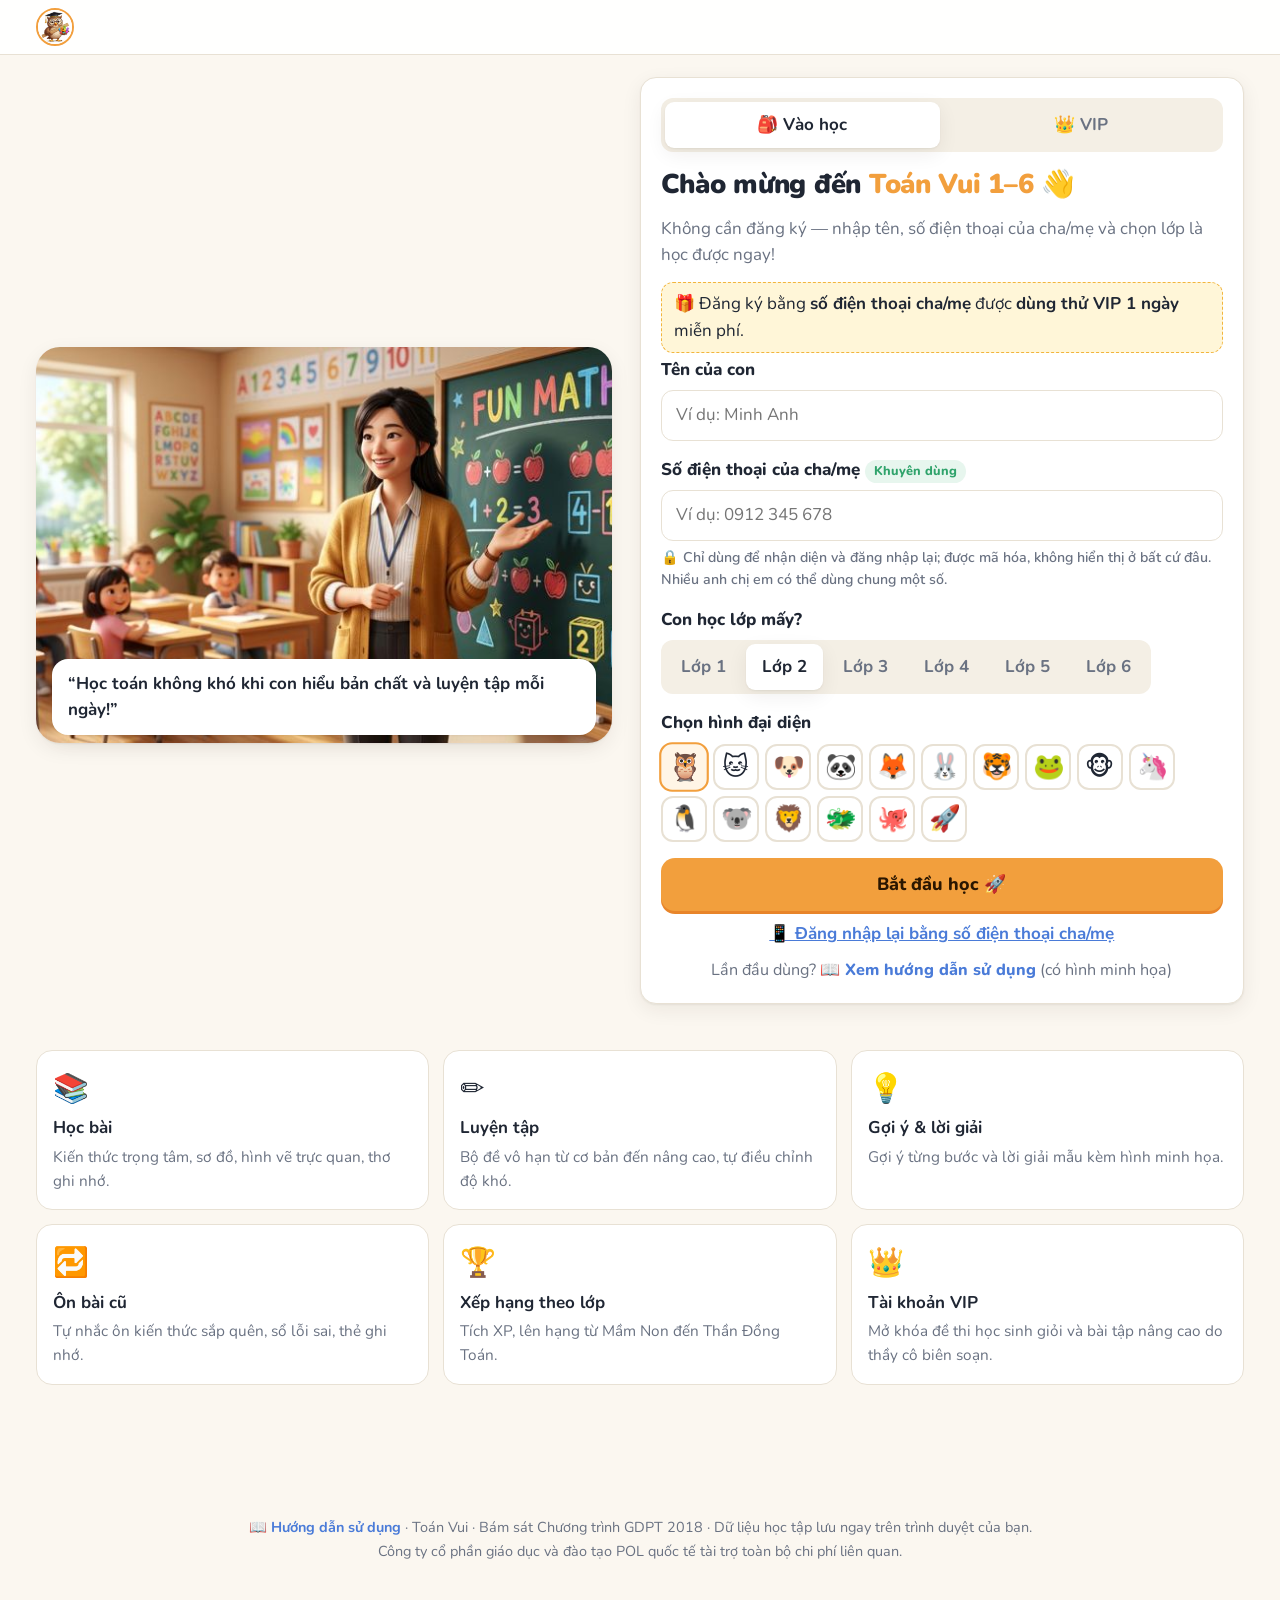
==== Math/index.html @ 762eeade "Add files via upload" ====
<!doctype html>
<html lang="vi">
<head>
  <meta charset="utf-8">
  <meta name="viewport" content="width=device-width, initial-scale=1, viewport-fit=cover">
  <meta http-equiv="Content-Security-Policy" content="default-src 'self'; script-src 'self' 'sha256-kk44bog2khm+vM/o4pazvvK9MsklgxShsiy18tw992k=' 'sha256-gV1wBwsfpCefeFG4I91N8GhRO1f+X5R/m08Murpv2Uc=' https://*.googletagmanager.com; style-src 'self' 'unsafe-inline'; font-src 'self' data:; img-src 'self' data: blob: https://*.google-analytics.com https://*.googletagmanager.com; media-src 'self' data: blob:; connect-src 'self' https://*.google-analytics.com https://*.analytics.google.com https://*.googletagmanager.com; worker-src 'self'; manifest-src 'self'; object-src 'none'; base-uri 'self'; form-action 'self'">
  <title>Toán Vui 1–6 · Học, luyện, ôn toán lớp 1 đến lớp 6</title>
  <meta name="description" content="Ứng dụng học toán lớp 1 đến lớp 6: bài học trực quan, bộ đề vô hạn từ cơ bản đến nâng cao, gợi ý và lời giải chi tiết, ôn tập thông minh, xếp hạng theo lớp.">
  <link rel="icon" href="data:image/svg+xml,<svg xmlns='http://www.w3.org/2000/svg' viewBox='0 0 100 100'><text y='.9em' font-size='90'>🦉</text></svg>">
  <script>
    /* Xác định thư mục gốc của website để dùng đường dẫn gọn (/learn thay vì /#/learn) */
    (function () {
      var R = ['home', 'learn', 'practice', 'review', 'exam', 'worksheet', 'rank', 'vip', 'admin', 'login', 'week', 'timo', 'theory'];
      var p = location.pathname, b = null;
      if (/^https?:$/.test(location.protocol)) {
        var s = p.split('/');
        for (var i = 1; i < s.length; i++) if (R.indexOf(s[i]) >= 0) { b = s.slice(0, i).join('/') + '/'; break; }
        if (b === null) b = p.replace(/[^\/]*$/, '');
        document.write('<base href="' + b.replace(/"/g, '') + '">');
      }
      window.MA_BASE = b;
    })();
  </script>
  <!-- Google Analytics 4: cấu hình ở js/core/ga.js -->
  <script async src="https://www.googletagmanager.com/gtag/js?id=G-J1JRGBH3DJ"></script>
  <script src="js/core/ga.js?v=27"></script>
  <link rel="preload" href="assets/fonts/nunito-latin-wght-normal.woff2" as="font" type="font/woff2" crossorigin>
  <link rel="preload" href="assets/fonts/nunito-vietnamese-wght-normal.woff2" as="font" type="font/woff2" crossorigin>
  <link rel="stylesheet" href="css/style.css?v=27">
  <link rel="manifest" href="manifest.webmanifest">
  <meta name="theme-color" content="#f29f3d">
  <link rel="apple-touch-icon" href="assets/icon-192.png">
  <meta name="apple-mobile-web-app-capable" content="yes">
</head>
<body>
  <header id="topbar"></header>
  <main id="app" class="view"><div class="card">Đang tải… Nếu trang không hiện, hãy bật JavaScript cho trình duyệt.</div></main>
  <nav id="bottomnav" aria-label="Điều hướng"></nav>
  <footer class="footer no-print"><a href="huong-dan.html">📖 Hướng dẫn sử dụng</a> · Toán Vui · Bám sát Chương trình GDPT 2018 · Dữ liệu học tập lưu ngay trên trình duyệt của bạn.<br>Công ty cổ phần giáo dục và đào tạo POL quốc tế tài trợ toàn bộ chi phí liên quan.</footer>
  <div id="toasts" aria-live="polite"></div>
  <div id="printArea"></div>

  <!-- 0. Tự kiểm tra khi mở trang (phải đứng đầu) -->
  <script src="js/core/boot.js?v=27"></script>
  <!-- 1. Lõi: tiện ích, lưu trữ, âm thanh, người dùng, hình minh họa -->
  <script src="js/core/utils.js?v=27"></script>
  <script src="js/core/storage.js?v=27"></script>
  <script src="js/core/sound.js?v=27"></script>
  <script src="js/core/user.js?v=27"></script>
  <script src="js/core/account.js?v=27"></script>
  <script src="js/core/content.js?v=27"></script>
  <script src="js/core/bots.js?v=27"></script>
  <script src="js/core/analytics.js?v=27"></script>
  <script src="js/core/tutor.js?v=27"></script>
  <script src="js/core/visuals.js?v=27"></script>
  <!-- 1b. File cấu hình (quản trị có thể chỉnh / chép đè) -->
  <script src="js/config/accounts-config.js?v=27"></script>
  <script src="js/config/content-config.js?v=27"></script>
  <script src="js/config/sync-config.js?v=27"></script>
  <script src="js/core/sync.js?v=27"></script>
  <script src="js/core/nav.js?v=27"></script>
  <script src="js/core/pwa.js?v=27"></script>
  <!-- 2. Kho kiến thức & bộ câu hỏi theo lớp -->
  <script src="js/data/registry.js?v=27"></script>
  <script src="js/data/grade1.js?v=27"></script>
  <script src="js/data/grade2.js?v=27"></script>
  <script src="js/data/grade2-more.js?v=27"></script>
  <script src="js/data/grade2-hsg.js?v=27"></script>
  <script src="js/data/grade2-tangcuong.js?v=27"></script>
  <script src="js/data/grade3.js?v=27"></script>
  <script src="js/data/grade4.js?v=27"></script>
  <script src="js/data/grade5.js?v=27"></script>
  <script src="js/data/grade6.js?v=27"></script>
  <script src="js/data/grade6-more.js?v=27"></script>
  <script src="js/data/grade6-hk2.js?v=27"></script>
  <script src="js/data/theory-core.js?v=27"></script>
  <script src="js/data/grade6-lythuyet.js?v=27"></script>
  <script src="js/data/grade6-lythuyet-t2.js?v=27"></script>
  <script src="js/data/grade1-sgk.js?v=27"></script>
  <script src="js/data/grade2-sgk.js?v=27"></script>
  <script src="js/data/grade3-sgk.js?v=27"></script>
  <script src="js/data/grade4-sgk.js?v=27"></script>
  <script src="js/data/grade5-sgk.js?v=27"></script>
  <script src="js/data/interactive.js?v=27"></script>
  <script src="js/data/curriculum.js?v=27"></script>
  <!-- 2b. Luyện thi TIMO (khu riêng, không hiện trong bản đồ SGK) -->
  <script src="js/data/timo-core.js?v=27"></script>
  <script src="js/data/timo-g2.js?v=27"></script>
  <script src="js/data/timo-g2-de.js?v=27"></script>
  <script src="js/data/timo-bank.js?v=27"></script>
  <script src="js/data/timo-bank2.js?v=27"></script>
  <script src="js/data/timo-grades.js?v=27"></script>
  <!-- 3. Giao diện -->
  <script src="js/ui/core.js?v=27"></script>
  <script src="js/ui/charts.js?v=27"></script>
  <script src="js/ui/quiz.js?v=27"></script>
  <script src="js/ui/views-home.js?v=27"></script>
  <script src="js/ui/views-learn.js?v=27"></script>
  <script src="js/ui/views-practice.js?v=27"></script>
  <script src="js/ui/views-tools.js?v=27"></script>
  <script src="js/ui/views-vip.js?v=27"></script>
  <script src="js/ui/views-timo.js?v=27"></script>
  <script src="js/ui/views-theory.js?v=27"></script>
  <script src="js/ui/report.js?v=27"></script>
  <script src="js/ui/views-admin.js?v=27"></script>
</body>
</html>
---- Math/css/style.css ----
/* =========================================================
 * style.css — Giao diện Toán Vui 1–6
 * 1. Biến màu (sáng/tối)  2. Nền tảng  3. Khung trang & menu
 * 4. Thành phần chung  5. Trang chủ / đăng nhập  6. Bài học
 * 7. Làm bài  8. Hình minh họa  9. Ôn tập, xếp hạng, hồ sơ
 * 10. Bảng nháp  11. Phiếu in & giấy khen  12. Responsive & in ấn
 * ========================================================= */

/* ---------- 0. Phông chữ Nunito (lưu ngay trong website, dùng được khi mất mạng · giấy phép SIL OFL: assets/fonts/OFL.txt) ---------- */
@font-face { font-family: 'Nunito'; font-style: normal; font-display: swap; font-weight: 200 1000; src: url(../assets/fonts/nunito-vietnamese-wght-normal.woff2) format('woff2'); unicode-range: U+0102-0103,U+0110-0111,U+0128-0129,U+0168-0169,U+01A0-01A1,U+01AF-01B0,U+0300-0301,U+0303-0304,U+0308-0309,U+0323,U+0329,U+1EA0-1EF9,U+20AB; }
@font-face { font-family: 'Nunito'; font-style: normal; font-display: swap; font-weight: 200 1000; src: url(../assets/fonts/nunito-latin-ext-wght-normal.woff2) format('woff2'); unicode-range: U+0100-02BA,U+02BD-02C5,U+02C7-02CC,U+02CE-02D7,U+02DD-02FF,U+0304,U+0308,U+0329,U+1D00-1DBF,U+1E00-1E9F,U+1EF2-1EFF,U+2020,U+20A0-20AB,U+20AD-20C0,U+2113,U+2C60-2C7F,U+A720-A7FF; }
@font-face { font-family: 'Nunito'; font-style: normal; font-display: swap; font-weight: 200 1000; src: url(../assets/fonts/nunito-latin-wght-normal.woff2) format('woff2'); unicode-range: U+0000-00FF,U+0131,U+0152-0153,U+02BB-02BC,U+02C6,U+02DA,U+02DC,U+0304,U+0308,U+0329,U+2000-206F,U+20AC,U+2122,U+2191,U+2193,U+2212,U+2215,U+FEFF,U+FFFD; }

/* ---------- 1. Biến màu ---------- */
:root {
  --fs: 17px;
  --bg: #fbf7f0; --bg2: #f4efe5; --card: #ffffff; --ink: #1f2633; --muted: #6a7282; --line: #e8e1d4; --soft: #fff5e6;
  --brand: #f29f3d; --brand-2: #e8852a; --brand-ink: #6b3a00; --accent: #4a7bd8; --good: #2fa36b; --bad: #e5534b; --warn: #e9a21b;
  --good-bg: #e7f6ee; --bad-bg: #fdecea; --info-bg: #eaf1fd;
  --shadow: 0 1px 2px rgba(40, 30, 10, .06), 0 6px 20px rgba(40, 30, 10, .07);
  --r: 16px; --r-sm: 10px;
  --paper: #fffdf6; --paper-ink: #2b3445;
  /* Biểu đồ (bảng màu đã kiểm tra mù màu, nền thẻ trắng) */
  --s1: #2a78d6; --s2: #eb6834; --s3: #1baf7a; --s4: #eda100; --s5: #e87ba4; --s6: #008300; --rp-grid: #ece8df; --rp-axis: #c9c3b6; --rp-ax: #7a7f8c;
  --h0: #eeeae2; --h1: #b7d3f6; --h2: #6da7ec; --h3: #2a78d6; --h4: #184f95;
  color-scheme: light;
}
@media (prefers-color-scheme: dark) {
  :root:not([data-theme="light"]) {
    --bg: #13151b; --bg2: #191c24; --card: #1e212b; --ink: #eef0f5; --muted: #9ba3b4; --line: #2e3340; --soft: #2a2620;
    --brand-ink: #ffd09a; --good-bg: #173326; --bad-bg: #3a1d1d; --info-bg: #1b2740;
    --shadow: 0 1px 2px rgba(0, 0, 0, .3), 0 6px 20px rgba(0, 0, 0, .25); color-scheme: dark;
    --s1: #3987e5; --s2: #d95926; --s3: #199e70; --s4: #c98500; --s5: #d55181; --s6: #008300; --rp-grid: #2a2f3b; --rp-axis: #3a4050; --rp-ax: #8d95a6;
    --h0: #262a35; --h1: #184f95; --h2: #256abf; --h3: #3987e5; --h4: #86b6ef;
  }
}
:root[data-theme="dark"] {
  --bg: #13151b; --bg2: #191c24; --card: #1e212b; --ink: #eef0f5; --muted: #9ba3b4; --line: #2e3340; --soft: #2a2620;
  --brand-ink: #ffd09a; --good-bg: #173326; --bad-bg: #3a1d1d; --info-bg: #1b2740;
  --shadow: 0 1px 2px rgba(0, 0, 0, .3), 0 6px 20px rgba(0, 0, 0, .25); color-scheme: dark;
  --s1: #3987e5; --s2: #d95926; --s3: #199e70; --s4: #c98500; --s5: #d55181; --s6: #008300; --rp-grid: #2a2f3b; --rp-axis: #3a4050; --rp-ax: #8d95a6;
  --h0: #262a35; --h1: #184f95; --h2: #256abf; --h3: #3987e5; --h4: #86b6ef;
}

/* ---------- 2. Nền tảng ---------- */
* { box-sizing: border-box; }
html { font-size: var(--fs); -webkit-text-size-adjust: 100%; }
body { margin: 0; background: var(--bg); color: var(--ink); font-family: 'Nunito', 'Segoe UI', system-ui, -apple-system, Roboto, Arial, sans-serif; line-height: 1.55; min-height: 100vh; }
h1, h2, h3, h4 { line-height: 1.25; margin: 0 0 .5em; letter-spacing: -.01em; }
h1 { font-size: 1.75rem; font-weight: 900; } h2 { font-size: 1.3rem; font-weight: 800; } h3 { font-size: 1.08rem; font-weight: 800; }
p { margin: 0 0 .8em; }
a { color: var(--accent); text-decoration: none; }
button, input, select { font: inherit; color: inherit; }
button { cursor: pointer; }
img { max-width: 100%; }
hr { border: 0; border-top: 1px solid var(--line); margin: 1em 0; }
.muted { color: var(--muted); } .small { font-size: .85em; }
.hidden { display: none !important; }
:focus-visible { outline: 3px solid var(--accent); outline-offset: 2px; border-radius: 6px; }
sup { font-size: .7em; }
.frac { display: inline-flex; flex-direction: column; vertical-align: middle; text-align: center; margin: 0 .15em; font-size: .92em; line-height: 1.1; }
.frac > span:first-child { border-bottom: 1.6px solid currentColor; padding: 0 .2em; }

/* ---------- 3. Khung trang & menu ---------- */
#topbar { position: sticky; top: 0; z-index: 50; background: color-mix(in srgb, var(--card) 92%, transparent); backdrop-filter: blur(10px); border-bottom: 1px solid var(--line); }
.tb-inner { max-width: 1240px; margin: 0 auto; padding: 8px 16px; display: flex; align-items: center; gap: 12px; }
.logo { display: flex; align-items: center; gap: 8px; color: var(--ink); font-weight: 900; font-size: 1.1rem; white-space: nowrap; }
.logo img { width: 38px; height: 38px; border-radius: 50%; border: 2px solid var(--brand); object-fit: cover; }
.logo b { color: var(--brand); }
.grade-chip { border: 2px solid var(--gc); color: var(--gc); background: transparent; border-radius: 999px; padding: 4px 12px; font-weight: 800; white-space: nowrap; }
.topnav { display: flex; gap: 2px; margin: 0 auto; overflow-x: auto; }
.topnav a { color: var(--muted); font-weight: 700; padding: 7px 11px; border-radius: 10px; white-space: nowrap; font-size: .92rem; }
.topnav a:hover { background: var(--bg2); color: var(--ink); }
.topnav a.on { background: var(--soft); color: var(--brand-ink); }
.tb-right { display: flex; align-items: center; gap: 8px; margin-left: auto; }
.icon-btn { border: 1px solid var(--line); background: var(--card); border-radius: 10px; width: 38px; height: 38px; display: inline-grid; place-items: center; font-size: 1.05rem; padding: 0; }
.icon-btn:hover { background: var(--bg2); }
.rank-pill { display: flex; align-items: center; gap: 6px; border: 2px solid var(--rc); border-radius: 999px; padding: 3px 12px 3px 8px; color: var(--ink); font-weight: 800; white-space: nowrap; font-size: .9rem; }
.avatar-btn { display: flex; align-items: center; gap: 6px; border: 1px solid var(--line); background: var(--card); border-radius: 999px; padding: 3px 12px 3px 5px; font-weight: 800; max-width: 170px; }
.avatar-btn span { overflow: hidden; text-overflow: ellipsis; white-space: nowrap; }
.avatar-btn { font-size: 1.3rem; } .avatar-btn span { font-size: .9rem; }
#app { max-width: 1240px; margin: 0 auto; padding: 22px 16px 110px; }
#bottomnav { display: none; }
.footer { text-align: center; color: var(--muted); font-size: .85rem; padding: 20px 16px 100px; }

/* ---------- 4. Thành phần chung ---------- */
.card { background: var(--card); border: 1px solid var(--line); border-radius: var(--r); padding: 20px; box-shadow: var(--shadow); margin-bottom: 18px; }
.card.soft { background: var(--soft); box-shadow: none; }
.card.empty { text-align: center; padding: 40px 20px; }
.big-emoji { font-size: 3.2rem; }
.btn { display: inline-flex; align-items: center; justify-content: center; gap: 6px; background: var(--brand); color: #2a1600; border: 0; border-radius: 12px; padding: 10px 18px; font-weight: 800; box-shadow: 0 3px 0 var(--brand-2); transition: transform .08s, filter .15s; text-align: center; }
.btn:hover { filter: brightness(1.05); } .btn:active { transform: translateY(2px); box-shadow: 0 1px 0 var(--brand-2); }
.btn.ghost { background: var(--card); color: var(--ink); border: 1.5px solid var(--line); box-shadow: 0 2px 0 var(--line); }
.btn.ghost:hover { background: var(--bg2); }
.btn.big { padding: 13px 22px; font-size: 1.05rem; border-radius: 14px; }
.btn.small { padding: 6px 12px; font-size: .88rem; border-radius: 10px; }
.btn.block { width: 100%; }
.btn.danger { color: var(--bad); }
.btn:disabled { opacity: .45; cursor: default; }
.btn-row { display: flex; flex-wrap: wrap; gap: 10px; align-items: center; margin: 10px 0; }
.btn-row.center { justify-content: center; }
.link { background: none; border: 0; color: var(--accent); font-weight: 700; padding: 0; text-decoration: underline; }
.seg { display: inline-flex; flex-wrap: wrap; gap: 4px; background: var(--bg2); padding: 4px; border-radius: 12px; }
.seg button, .seg a { border: 0; background: transparent; border-radius: 9px; padding: 7px 13px; font-weight: 700; color: var(--muted); }
.seg button.on, .seg a.on { background: var(--card); color: var(--ink); box-shadow: var(--shadow); }
.seg.big button { padding: 10px 16px; font-size: 1rem; }
.chips { display: flex; flex-wrap: wrap; gap: 8px; }
.chip { display: inline-flex; align-items: center; gap: 6px; border: 1.5px solid var(--line); background: var(--card); color: var(--ink); border-radius: 999px; padding: 6px 13px; font-weight: 700; font-size: .9rem; }
.chip small { color: var(--muted); font-weight: 600; }
.chip.on { border-color: var(--brand); background: var(--soft); color: var(--brand-ink); }
a.chip:hover { border-color: var(--brand); }
.tag { display: inline-block; font-size: .75rem; font-weight: 800; padding: 2px 9px; border-radius: 999px; background: var(--bg2); color: var(--muted); }
.tag.good { background: var(--good-bg); color: var(--good); } .tag.new { background: var(--info-bg); color: var(--accent); } .tag.warn { background: var(--bad-bg); color: var(--bad); } .tag.warm { background: #efe6ff; color: #6a45c9; margin-right: 6px; }
.lvl { font-size: .74rem; font-weight: 800; padding: 2px 9px; border-radius: 999px; }
.lvl1 { background: var(--good-bg); color: var(--good); } .lvl2 { background: #fff3d6; color: #a86b00; } .lvl3 { background: var(--bad-bg); color: var(--bad); }
.mbar { height: 9px; background: var(--bg2); border-radius: 99px; overflow: hidden; flex: 1; min-width: 60px; }
.mbar.sm { height: 6px; margin-top: 6px; }
.mbar i { display: block; height: 100%; border-radius: 99px; transition: width .4s; }
.fld { display: block; margin-bottom: 16px; }
.fld > span { display: block; font-weight: 800; margin-bottom: 7px; }
input[type=text], input:not([type]), input[type=number], input[type=tel], input[type=password], input[type=date], select { width: 100%; border: 1.5px solid var(--line); background: var(--card); border-radius: 12px; padding: 11px 14px; }
input:focus, select:focus, textarea:focus { border-color: var(--accent); outline: none; }
.check { display: inline-flex; align-items: center; gap: 6px; font-weight: 700; }
.grid2 { display: grid; grid-template-columns: repeat(2, 1fr); gap: 16px; }
.grid3 { display: grid; grid-template-columns: repeat(3, 1fr); gap: 16px; }
.page-head { margin-bottom: 18px; }
.sec-head { display: flex; justify-content: space-between; align-items: baseline; margin: 10px 0 12px; }
.tbl { width: 100%; border-collapse: collapse; font-size: .93rem; }
.tbl th, .tbl td { padding: 9px 10px; border-bottom: 1px solid var(--line); text-align: left; }
.tbl th { color: var(--muted); font-size: .8rem; text-transform: uppercase; letter-spacing: .03em; }
.tbl tr.me { background: var(--soft); font-weight: 800; }

/* Toast, modal, chúc mừng */
#toasts { position: fixed; left: 50%; top: 70px; transform: translateX(-50%); z-index: 200; display: grid; gap: 8px; width: min(92vw, 420px); }
.toast { background: var(--ink); color: var(--bg); padding: 11px 16px; border-radius: 12px; font-weight: 700; box-shadow: var(--shadow); animation: pop .25s; transition: opacity .4s, transform .4s; }
.toast.good { background: var(--good); color: #fff; } .toast.bad { background: var(--bad); color: #fff; }
.toast.out { opacity: 0; transform: translateY(-10px); }
@keyframes pop { from { transform: scale(.9); opacity: 0; } }
.modal-wrap { position: fixed; inset: 0; background: rgba(15, 18, 25, .55); z-index: 150; display: grid; place-items: center; padding: 16px; animation: fade .2s; }
.modal-wrap.out { opacity: 0; transition: opacity .2s; }
@keyframes fade { from { opacity: 0; } }
.modal { background: var(--card); border-radius: 20px; padding: 24px; width: min(560px, 100%); max-height: 88vh; overflow: auto; position: relative; box-shadow: 0 20px 60px rgba(0, 0, 0, .3); animation: pop .2s; }
.modal.wide { width: min(860px, 100%); }
.modal-x { position: absolute; top: 12px; right: 12px; border: 0; background: var(--bg2); width: 34px; height: 34px; border-radius: 50%; font-weight: 900; }
.celebrate { position: fixed; inset: 0; display: grid; place-items: center; z-index: 180; pointer-events: none; transition: opacity .4s; }
.celebrate.out { opacity: 0; }
.cel-card { background: var(--card); padding: 26px 40px; border-radius: 24px; text-align: center; box-shadow: 0 20px 60px rgba(0, 0, 0, .25); animation: pop .3s; border: 3px solid var(--brand); }
.cel-title { font-size: 2rem; font-weight: 900; } .cel-sub { color: var(--muted); }
.confetti { position: fixed; inset: 0; pointer-events: none; z-index: 190; }
.grade-grid { display: grid; grid-template-columns: repeat(auto-fill, minmax(140px, 1fr)); gap: 10px; }
.grade-card { border: 2px solid var(--line); background: var(--card); border-radius: 16px; padding: 14px; display: grid; gap: 2px; text-align: center; }
.grade-card .ge { font-size: 2rem; } .grade-card small { color: var(--muted); }
.grade-card.on, .grade-card:hover { border-color: var(--gc); background: color-mix(in srgb, var(--gc) 10%, var(--card)); }
.um-head { display: flex; gap: 14px; align-items: center; margin-bottom: 16px; }
.big-avatar { font-size: 3rem; width: 72px; height: 72px; display: grid; place-items: center; background: var(--soft); border-radius: 50%; flex-shrink: 0; }
.settings { display: grid; gap: 10px; }
.set-row { display: flex; justify-content: space-between; align-items: center; gap: 10px; flex-wrap: wrap; padding: 8px 0; border-bottom: 1px dashed var(--line); font-weight: 700; }
.set-row input[type=checkbox] { width: 22px; height: 22px; }

/* ---------- 5. Đăng nhập & Trang chủ ---------- */
.login-hero { display: grid; grid-template-columns: 1fr 1.05fr; gap: 28px; align-items: center; }
.login-art { position: relative; }
.login-art img { border-radius: 24px; box-shadow: var(--shadow); width: 100%; aspect-ratio: 16/11; object-fit: cover; }
.bubble { position: absolute; left: 16px; right: 16px; bottom: 16px; background: var(--card); border-radius: 16px; padding: 12px 16px; font-weight: 700; box-shadow: var(--shadow); }
.login-card h1 { font-size: 1.6rem; } .brand { color: var(--brand); }
.avatars { display: flex; flex-wrap: wrap; gap: 6px; }
.avatars button { width: 46px; height: 46px; font-size: 1.5rem; border-radius: 12px; border: 2px solid var(--line); background: var(--card); }
.avatars button.on { border-color: var(--brand); background: var(--soft); transform: scale(1.08); }
.known { margin-top: 18px; border-top: 1px dashed var(--line); padding-top: 14px; }
.known h3 { font-size: .95rem; color: var(--muted); }
.known-list { display: flex; flex-wrap: wrap; gap: 8px; }
.known-u { display: grid; grid-template-columns: auto 1fr; grid-template-rows: auto auto; column-gap: 8px; text-align: left; border: 1.5px solid var(--line); background: var(--card); border-radius: 14px; padding: 7px 14px 7px 8px; }
.known-u .av { grid-row: span 2; font-size: 1.7rem; } .known-u small { color: var(--muted); }
.known-u:hover { border-color: var(--brand); }
.features { display: grid; grid-template-columns: repeat(3, 1fr); gap: 14px; margin-top: 28px; }
.feat { background: var(--card); border: 1px solid var(--line); border-radius: var(--r); padding: 16px; }
.feat span { font-size: 1.7rem; } .feat b { display: block; margin: 4px 0; } .feat p { color: var(--muted); font-size: .9rem; margin: 0; }
.home-hero { display: grid; grid-template-columns: 1.4fr 1fr; gap: 20px; margin-bottom: 20px; background: linear-gradient(135deg, color-mix(in srgb, var(--gc) 16%, var(--card)), var(--card) 70%); border: 1px solid var(--line); border-radius: 22px; padding: 26px; }
.eyebrow { font-weight: 800; color: var(--gc); font-size: .9rem; margin-bottom: 6px; }
.rank-card { background: var(--card); border: 2px solid var(--rc); border-radius: 18px; padding: 16px 18px; }
.rc-top { display: flex; align-items: center; gap: 12px; }
.rc-icon { font-size: 2.6rem; } .rc-top small { display: block; color: var(--muted); font-weight: 700; } .rc-top b { font-size: 1.35rem; font-weight: 900; color: var(--rc); }
.rc-pos { margin-left: auto; text-align: right; font-size: 1.6rem; font-weight: 900; } .rc-pos small { font-size: .7rem; color: var(--muted); display: block; }
.rc-xp { font-weight: 900; margin: 8px 0 6px; } .rc-xp small { color: var(--muted); font-weight: 700; }
.rc-stats { display: grid; grid-template-columns: repeat(3, 1fr); gap: 6px; margin-top: 12px; text-align: center; }
.rc-stats b { display: block; } .rc-stats small { color: var(--muted); font-size: .75rem; }
.daily { background: linear-gradient(160deg, #fff4d6, var(--card) 60%); }
:root[data-theme="dark"] .daily { background: linear-gradient(160deg, #3a3020, var(--card) 60%); }
@media (prefers-color-scheme: dark) { :root:not([data-theme="light"]) .daily { background: linear-gradient(160deg, #3a3020, var(--card) 60%); } }
.done-badge { background: var(--good-bg); color: var(--good); border-radius: 10px; padding: 8px 12px; font-weight: 800; margin-bottom: 8px; }
.due { list-style: none; padding: 0; margin: 0 0 12px; display: grid; gap: 8px; }
.due li { display: grid; grid-template-columns: 1fr 70px auto; gap: 8px; align-items: center; font-weight: 700; font-size: .92rem; }
.due small { color: var(--muted); }
.topic-grid { display: grid; grid-template-columns: repeat(auto-fill, minmax(330px, 1fr)); gap: 14px; margin-bottom: 20px; }
.topic-card { display: flex; gap: 14px; align-items: flex-start; background: var(--card); border: 1px solid var(--line); border-radius: var(--r); padding: 16px; color: var(--ink); box-shadow: var(--shadow); transition: transform .12s, border-color .12s; }
.topic-card:hover { transform: translateY(-2px); border-color: var(--brand); }
.tc-icon { font-size: 2rem; width: 52px; height: 52px; display: grid; place-items: center; background: var(--soft); border-radius: 14px; flex-shrink: 0; }
.tc-body { flex: 1; min-width: 0; } .tc-body small { color: var(--muted); font-weight: 700; } .tc-body b { display: block; line-height: 1.3; } .tc-body .muted { font-size: .84rem; display: block; }
.tc-meta { display: grid; gap: 4px; justify-items: end; text-align: right; } .tc-meta small { color: var(--muted); font-size: .75rem; white-space: nowrap; }

/* ---------- 6. Bài học ---------- */
.crumbs { font-size: .88rem; color: var(--muted); margin-bottom: 12px; }
.lesson-head { display: grid; grid-template-columns: auto 1fr auto; gap: 18px; align-items: center; background: var(--card); border: 1px solid var(--line); border-radius: 22px; padding: 22px; box-shadow: var(--shadow); margin-bottom: 14px; }
.lh-icon { font-size: 3rem; width: 84px; height: 84px; display: grid; place-items: center; background: var(--soft); border-radius: 22px; }
.lh-main small { color: var(--muted); font-weight: 800; } .lh-main h1 { margin: 2px 0 4px; } .lh-main p { color: var(--muted); margin: 0 0 8px; }
.lh-mastery { display: flex; align-items: center; gap: 10px; flex-wrap: wrap; font-size: .9rem; } .lh-mastery .mbar { max-width: 220px; } .lh-mastery small { color: var(--muted); }
.lh-actions { display: grid; gap: 8px; }
.lesson-toc { position: sticky; top: 58px; z-index: 20; display: flex; gap: 6px; overflow-x: auto; background: var(--bg); padding: 8px 0; margin-bottom: 10px; }
.lesson-toc a { white-space: nowrap; border: 1.5px solid var(--line); background: var(--card); color: var(--ink); border-radius: 999px; padding: 5px 12px; font-weight: 700; font-size: .87rem; }
section[id^="sec-"] { scroll-margin-top: 120px; margin-bottom: 26px; }
.lead { font-size: 1.07rem; }
.rules { display: grid; grid-template-columns: repeat(auto-fill, minmax(360px, 1fr)); gap: 16px; }
.rule { position: relative; padding-top: 22px; margin: 0; }
.rule-n { position: absolute; top: -12px; left: 18px; background: var(--brand); color: #2a1600; font-weight: 900; width: 30px; height: 30px; border-radius: 50%; display: grid; place-items: center; }
.rule.mini { padding: 12px 0; border-bottom: 1px dashed var(--line); }
.speak { position: absolute; top: 12px; right: 12px; border: 0; background: var(--bg2); border-radius: 50%; width: 34px; height: 34px; }
.formula { background: var(--info-bg); border-left: 4px solid var(--accent); border-radius: 8px; padding: 9px 12px; font-weight: 800; margin: 10px 0; }
.example { background: var(--bg2); border-radius: 10px; padding: 9px 12px; margin: 10px 0; font-family: inherit; white-space: normal; }
.tip { background: var(--soft); border-left: 4px solid var(--brand); border-radius: 8px; padding: 9px 12px; margin: 10px 0; }
.poem-card { background: linear-gradient(135deg, #fff6e0, var(--card)); text-align: center; }
:root[data-theme="dark"] .poem-card { background: linear-gradient(135deg, #352c1c, var(--card)); }
@media (prefers-color-scheme: dark) { :root:not([data-theme="light"]) .poem-card { background: linear-gradient(135deg, #352c1c, var(--card)); } }
.poem { font-size: 1.15rem; font-weight: 800; font-style: italic; color: var(--brand-ink); margin: 10px 0 14px; line-height: 1.8; }
.pitfalls { display: grid; grid-template-columns: repeat(auto-fill, minmax(320px, 1fr)); gap: 14px; }
.pit-wrong { background: var(--bad-bg); color: var(--bad); border-radius: 8px; padding: 8px 12px; font-weight: 700; text-decoration: line-through; text-decoration-color: rgba(229, 83, 75, .4); }
.pit-right { background: var(--good-bg); color: var(--good); border-radius: 8px; padding: 8px 12px; font-weight: 800; margin: 8px 0; }
.steps { padding-left: 1.4em; margin: 10px 0; } .steps li { margin: 6px 0; padding-left: 4px; } .steps li::marker { color: var(--brand); font-weight: 900; }
.steps li.hidden { display: none; }
.pre-list { display: grid; grid-template-columns: repeat(auto-fill, minmax(260px, 1fr)); gap: 10px; margin-bottom: 12px; }
.pre-item { display: flex; gap: 10px; align-items: center; text-align: left; border: 1.5px solid var(--line); background: var(--card); border-radius: 14px; padding: 10px 12px; }
.pre-item > span { font-size: 1.6rem; } .pre-item div { flex: 1; } .pre-item small { color: var(--muted); display: block; }
.pre-item:hover { border-color: var(--brand); }
.forms { display: grid; grid-template-columns: 110px 1fr; gap: 10px; align-items: start; padding: 10px 0; border-bottom: 1px dashed var(--line); }
.form-list { display: flex; flex-wrap: wrap; gap: 8px; }
.lesson-nav { display: flex; justify-content: space-between; gap: 10px; flex-wrap: wrap; align-items: center; margin-top: 20px; }
.peek h2 { margin-right: 40px; }

/* ---------- 7. Làm bài ---------- */
.quiz { max-width: 860px; margin: 0 auto; }
.quiz-head { display: flex; justify-content: space-between; align-items: flex-end; gap: 12px; flex-wrap: wrap; margin-bottom: 10px; }
.quiz-head small { color: var(--muted); font-weight: 800; } .quiz-head h2 { margin: 0; }
.qh-stats { display: flex; gap: 8px; align-items: center; flex-wrap: wrap; }
.combo, .xp, .timer { font-weight: 900; background: var(--card); border: 1.5px solid var(--line); padding: 5px 12px; border-radius: 999px; }
.xp { color: var(--good); } .timer.low { color: #fff; background: var(--bad); border-color: var(--bad); animation: pulse 1s infinite; }
@keyframes pulse { 50% { transform: scale(1.06); } }
.progress { height: 10px; background: var(--bg2); border-radius: 99px; overflow: hidden; margin-bottom: 16px; }
.progress i { display: block; height: 100%; width: 0; background: linear-gradient(90deg, var(--brand), #f6c343); border-radius: 99px; transition: width .4s; }
.navgrid { display: flex; flex-wrap: wrap; gap: 6px; margin-bottom: 14px; }
.navgrid button { width: 38px; height: 38px; border-radius: 10px; border: 1.5px solid var(--line); background: var(--card); font-weight: 800; }
.navgrid button.done { background: var(--info-bg); border-color: var(--accent); color: var(--accent); }
.navgrid button.cur { outline: 3px solid var(--brand); }
.qcard { background: var(--card); border: 1px solid var(--line); border-radius: 22px; padding: 22px; box-shadow: var(--shadow); margin-bottom: 14px; }
.qcard.right { border-color: var(--good); } .qcard.wrong { border-color: var(--bad); }
.q-meta { display: flex; align-items: center; gap: 8px; flex-wrap: wrap; margin-bottom: 12px; font-size: .88rem; }
.q-no { font-weight: 900; } .q-topic { color: var(--muted); font-weight: 700; }
.q-tools-top { margin-left: auto; display: flex; gap: 6px; } .q-tools-top .icon-btn { width: 34px; height: 34px; font-size: .95rem; }
.q-text { font-size: 1.22rem; font-weight: 700; margin-bottom: 14px; line-height: 1.6; }
.opts { display: grid; grid-template-columns: repeat(2, 1fr); gap: 10px; margin: 14px 0; }
.opts.compact { grid-template-columns: repeat(3, 1fr); }
.opt { display: flex; align-items: center; gap: 12px; text-align: left; background: var(--card); border: 2px solid var(--line); border-radius: 14px; padding: 12px 14px; font-weight: 700; font-size: 1.08rem; transition: border-color .12s, background .12s, transform .08s; min-height: 58px; }
.opt:hover:not(:disabled) { border-color: var(--accent); background: var(--info-bg); }
.opt:active:not(:disabled) { transform: scale(.98); }
.opt .ol { flex-shrink: 0; width: 32px; height: 32px; border-radius: 50%; display: grid; place-items: center; background: var(--bg2); font-weight: 900; font-size: .9rem; }
.opt.picked { border-color: var(--accent); background: var(--info-bg); } .opt.picked .ol { background: var(--accent); color: #fff; }
.opt.correct { border-color: var(--good); background: var(--good-bg); } .opt.correct .ol { background: var(--good); color: #fff; }
.opt.chosen-wrong { border-color: var(--bad); background: var(--bad-bg); animation: shake .35s; } .opt.chosen-wrong .ol { background: var(--bad); color: #fff; }
.opt:disabled { cursor: default; }
@keyframes shake { 25% { transform: translateX(-5px); } 75% { transform: translateX(5px); } }
.ans-row { display: flex; gap: 10px; align-items: center; flex-wrap: wrap; margin: 14px 0 4px; }
.ans-row .ans { width: 220px; font-size: 1.3rem; font-weight: 800; text-align: center; padding: 10px; }
.ans.ok { border-color: var(--good); background: var(--good-bg); } .ans.no { border-color: var(--bad); background: var(--bad-bg); animation: shake .35s; }
.unit { font-weight: 800; color: var(--muted); }
.q-help { display: flex; gap: 8px; margin-top: 12px; }
.fb { border-radius: 14px; padding: 12px 16px; margin: 12px 0; font-size: 1.02rem; }
.fb.good { background: var(--good-bg); color: var(--good); } .fb.bad { background: var(--bad-bg); color: var(--bad); }
.fb b { font-weight: 900; } .fb .xp { margin-left: 6px; }
.solution { border: 1.5px solid var(--line); border-radius: 14px; padding: 4px 16px; margin: 10px 0; background: var(--card); }
.solution summary { cursor: pointer; font-weight: 900; padding: 8px 0; }
.sol-foot { display: flex; justify-content: space-between; flex-wrap: wrap; gap: 8px; align-items: center; border-top: 1px dashed var(--line); padding: 10px 0; }
.quiz-foot { display: flex; justify-content: center; gap: 10px; margin: 8px 0 20px; }
.result { max-width: 900px; margin: 0 auto; }
.res-head { display: flex; align-items: center; gap: 18px; flex-wrap: wrap; }
.res-emoji { font-size: 3.5rem; } .res-head h1 { margin: 0; }
.res-score { margin-left: auto; text-align: center; background: var(--soft); border-radius: 18px; padding: 10px 22px; }
.res-score b { font-size: 2.6rem; font-weight: 900; color: var(--brand-ink); display: block; line-height: 1; } .res-score small { color: var(--muted); font-weight: 800; }
.res-stats { display: grid; grid-template-columns: repeat(auto-fit, minmax(130px, 1fr)); gap: 10px; margin-bottom: 18px; }
.res-stats > div { background: var(--card); border: 1px solid var(--line); border-radius: 14px; padding: 12px; text-align: center; }
.res-stats b { display: block; font-size: 1.3rem; font-weight: 900; } .res-stats small { color: var(--muted); font-size: .8rem; }
.review-list { display: grid; gap: 8px; }
.rv { background: var(--card); border: 1px solid var(--line); border-left: 5px solid var(--good); border-radius: 12px; padding: 4px 14px; }
.rv.no { border-left-color: var(--bad); }
.rv summary { cursor: pointer; display: flex; gap: 10px; align-items: baseline; padding: 8px 0; flex-wrap: wrap; }
.rv-mark { font-weight: 900; } .rv.ok .rv-mark { color: var(--good); } .rv.no .rv-mark { color: var(--bad); }
.rv-q { flex: 1; min-width: 200px; }
.rv-body { padding-bottom: 10px; }

/* ---------- 8. Hình minh họa ---------- */
.vis { margin: 12px 0; background: var(--paper); color: var(--paper-ink); border: 1px solid #ece4cf; border-radius: 14px; padding: 12px; text-align: center; overflow-x: auto; }
.vis figcaption { font-size: .85rem; color: #6b7280; }
.vis-svg { display: inline-block; height: auto; font-family: inherit; }
.vis-note { font-size: .82rem; color: #6b7280; margin-top: 6px; }
.column-wrap { display: inline-block; }
.column { display: inline-block; font-family: 'Courier New', ui-monospace, monospace; font-size: 1.7rem; font-weight: 800; text-align: right; padding: 4px 10px; }
.crow { display: flex; justify-content: flex-end; }
.crow.small { font-size: .55em; height: 1.2em; }
.cc { width: 1.05em; text-align: center; display: inline-block; }
.cc.op { color: #4a7bd8; } .cc.carry { color: #e5534b; font-weight: 900; } .cc.res { color: #2fa36b; } .cc.partial { color: #8e6cd8; }
.carry-dot { color: #e5534b; }
.cbar { border-top: 3px solid #2b3445; margin: 2px 0 2px 1.05em; }
.division { display: inline-flex; font-family: 'Courier New', ui-monospace, monospace; font-size: 1.6rem; font-weight: 800; text-align: right; }
.dv-left { padding: 2px 12px 2px 4px; border-right: 3px solid #2b3445; }
.dv-sub { color: #8e6cd8; }
.dv-right { text-align: left; } .dv-b { padding: 2px 10px; border-bottom: 3px solid #2b3445; } .dv-q { padding: 2px 10px; color: #2fa36b; }
.objects { display: flex; flex-wrap: wrap; align-items: center; justify-content: center; gap: 16px; }
.obj-icons { font-size: 1.6rem; max-width: 300px; letter-spacing: 2px; line-height: 1.3; }
.obj-label { font-weight: 800; font-size: .9rem; } .obj-op { font-size: 2rem; font-weight: 900; }
.money { display: flex; flex-wrap: wrap; justify-content: center; gap: 10px; }
.note { display: inline-grid; place-items: center; min-width: 110px; height: 56px; border-radius: 8px; color: #fff; font-weight: 900; font-size: 1.05rem; box-shadow: inset 0 0 0 3px rgba(255, 255, 255, .4), 0 2px 4px rgba(0, 0, 0, .15); line-height: 1; padding: 6px 10px; }
.note small { font-size: .7rem; font-weight: 700; }
.chain, .seq { display: flex; flex-wrap: wrap; align-items: center; justify-content: center; gap: 6px; margin: 6px 0; }
.ch-box, .seq-box { min-width: 52px; padding: 8px 12px; border-radius: 12px; background: #eaf1fd; border: 2px solid #4a7bd8; font-weight: 900; font-size: 1.1rem; }
.ch-box.q, .seq-box.q { background: #fdecea; border-color: #e5534b; color: #e5534b; }
.ch-box.ans { background: #e7f6ee; border-color: #2fa36b; color: #2fa36b; }
.chain.back .ch-box { background: #fff5e6; border-color: #f29f3d; }
.ch-arrow { display: grid; justify-items: center; font-weight: 900; color: #6b7280; } .ch-arrow small { color: #e5534b; font-size: .85rem; }
.seq-step { color: #e5534b; font-weight: 900; font-size: .85rem; }
.picto { margin: 0 auto; border-collapse: collapse; } .picto th { text-align: right; padding: 4px 10px; } .picto td { text-align: left; font-size: 1.4rem; letter-spacing: 3px; padding: 4px 10px; border-left: 2px solid #2b3445; }

/* ---------- 9. Ôn tập, xếp hạng, hồ sơ ---------- */
.mode { display: block; color: var(--ink); transition: transform .12s, border-color .12s; }
.mode:hover { transform: translateY(-2px); border-color: var(--brand); }
.m-ic { font-size: 2.2rem; }
.mastery-list { display: grid; gap: 4px; }
.ml-row { display: grid; grid-template-columns: minmax(180px, 1.4fr) 1fr 50px 110px; gap: 12px; align-items: center; color: var(--ink); padding: 7px 4px; border-bottom: 1px dashed var(--line); font-size: .92rem; font-weight: 700; }
.ml-row small { color: var(--muted); text-align: right; }
.flash { perspective: 1200px; max-width: 620px; min-height: 300px; margin: 10px auto 16px; position: relative; cursor: pointer; }
.flash > div { position: absolute; inset: 0; backface-visibility: hidden; -webkit-backface-visibility: hidden; transition: transform .5s; background: var(--card); border: 2px solid var(--line); border-radius: 22px; padding: 24px; box-shadow: var(--shadow); overflow: auto; }
.fc-front { display: grid; place-content: center; text-align: center; border-color: var(--brand) !important; }
.fc-front h2 { font-size: 1.6rem; } .fc-front small, .fc-back small { color: var(--muted); font-weight: 800; }
.fc-hint { color: var(--accent); font-weight: 800; }
.fc-back { transform: rotateY(180deg); }
.flash.flipped .fc-front { transform: rotateY(180deg); } .flash.flipped .fc-back { transform: rotateY(360deg); }
.fc-count { text-align: center; color: var(--muted); font-weight: 800; }
.exam-types { display: grid; grid-template-columns: repeat(3, 1fr); gap: 10px; }
.et { display: grid; gap: 2px; text-align: left; border: 2px solid var(--line); background: var(--card); border-radius: 16px; padding: 14px; }
.et span { font-size: 1.8rem; } .et small { color: var(--muted); }
.et.on { border-color: var(--brand); background: var(--soft); }
.lb-tools { display: flex; gap: 10px; flex-wrap: wrap; align-items: center; margin-bottom: 16px; }
.podium { display: flex; justify-content: center; align-items: flex-end; gap: 12px; margin: 10px 0 20px; }
.pod { display: grid; justify-items: center; gap: 2px; width: 140px; text-align: center; }
.pod .pav { font-size: 2.4rem; } .pod b { max-width: 130px; overflow: hidden; text-overflow: ellipsis; white-space: nowrap; } .pod small { color: var(--muted); font-weight: 700; }
/* Bạn ảo đua rank (🤖) */
.bot-tag { display: inline-block; font-size: .75em; padding: 0 5px; margin-left: 3px; border-radius: 8px; background: var(--soft); border: 1px solid var(--line, rgba(127,127,127,.25)); vertical-align: middle; line-height: 1.5; cursor: help; }
.tbl tr.is-bot td { color: var(--muted); }
.tbl tr.is-bot td b { color: inherit; }
.bot-list { display: flex; flex-wrap: wrap; gap: 6px; margin-top: 8px; }
.bot-list span { background: var(--soft); border-radius: 10px; padding: 3px 9px; font-size: .88rem; }
.bot-off { opacity: .55; }
.pbar { width: 100%; border-radius: 12px 12px 0 0; display: grid; place-items: center; font-size: 2rem; background: var(--soft); border: 1px solid var(--line); }
.pod.p1 .pbar { height: 110px; background: #fff0c2; } .pod.p2 .pbar { height: 80px; } .pod.p3 .pbar { height: 60px; }
:root[data-theme="dark"] .pod.p1 .pbar { background: #4a3d16; }
.rk { font-weight: 800; color: var(--rc); white-space: nowrap; }
.tiers { display: grid; grid-template-columns: repeat(auto-fill, minmax(120px, 1fr)); gap: 8px; }
.tier { border: 2px solid var(--rc); border-radius: 14px; padding: 10px; text-align: center; display: grid; }
.tier span { font-size: 1.8rem; } .tier b { color: var(--rc); } .tier small { color: var(--muted); }
.profile-head { display: flex; gap: 16px; align-items: center; } .profile-head h1 { margin: 0; }
.badges { display: grid; grid-template-columns: repeat(auto-fill, minmax(150px, 1fr)); gap: 10px; }
.badge { border: 1.5px dashed var(--line); border-radius: 14px; padding: 12px; text-align: center; display: grid; gap: 2px; opacity: .45; filter: grayscale(1); }
.badge.got { opacity: 1; filter: none; border-style: solid; border-color: var(--brand); background: var(--soft); }
.badge span { font-size: 2rem; } .badge small { color: var(--muted); font-size: .75rem; }
details > summary { cursor: pointer; }
.card details { padding: 8px 0; border-bottom: 1px solid var(--line); }

/* ---------- 10. Bảng nháp ---------- */
.pad { position: fixed; right: 16px; bottom: 16px; width: min(560px, calc(100vw - 32px)); height: 400px; z-index: 120; background: #22382c; border: 8px solid #8b5a2b; border-radius: 16px; box-shadow: 0 20px 50px rgba(0, 0, 0, .35); display: flex; flex-direction: column; }
.pad.big { width: calc(100vw - 32px); height: calc(100vh - 100px); }
.pad.grid { background-image: linear-gradient(rgba(255, 255, 255, .08) 1px, transparent 1px), linear-gradient(90deg, rgba(255, 255, 255, .08) 1px, transparent 1px); background-size: 24px 24px; }
.pad-head { display: flex; justify-content: space-between; align-items: center; gap: 8px; padding: 6px 8px; color: #fff; background: rgba(0, 0, 0, .25); flex-wrap: wrap; }
.pad-tools { display: flex; gap: 4px; flex-wrap: wrap; }
.pad-tools button { border: 0; background: rgba(255, 255, 255, .12); color: #fff; border-radius: 8px; min-width: 30px; height: 30px; }
.pad-tools button.on { outline: 2px solid #ffd54f; }
.pad-tools .pc { width: 24px; min-width: 24px; height: 24px; border-radius: 50%; margin: 3px 1px; }
#padCv { flex: 1; width: 100%; touch-action: none; cursor: crosshair; }
.pad-foot { color: rgba(255, 255, 255, .5); font-size: .75rem; padding: 2px 10px 4px; }

/* ---------- 11. Phiếu in & giấy khen ---------- */
.ws-sheet { display: grid; gap: 20px; justify-items: center; }
.ws-page { background: #fff; color: #111; width: 210mm; max-width: 100%; min-height: 297mm; padding: 16mm 15mm; box-shadow: var(--shadow); border-radius: 4px; font-size: 13pt; line-height: 1.5; }
.ws-head { display: grid; grid-template-columns: 1fr 80px 180px; gap: 10px; font-size: 11pt; }
.ws-score, .ws-comment { border: 1.5px solid #333; border-radius: 6px; text-align: center; font-weight: 700; padding: 4px; min-height: 64px; }
.ws-title { text-align: center; font-size: 17pt; margin: 14px 0 2px; }
.ws-sub { text-align: center; font-style: italic; color: #444; }
.ws-q { margin: 12px 0; break-inside: avoid; page-break-inside: avoid; }
.ws-lv { color: #777; font-size: 10pt; font-style: italic; }
.ws-opts { display: grid; grid-template-columns: repeat(4, 1fr); gap: 4px 12px; margin: 4px 0 0 20px; }
.ws-ans { margin: 6px 0 0 20px; }
.ws-lines { margin: 6px 0 0 20px; } .ws-lines i { display: block; border-bottom: 1px dotted #999; height: 26px; }
.ws-page .vis { background: #fff; border: 0; padding: 4px; text-align: left; }
.ws-page .vis-svg { max-width: 380px !important; }
.ws-key h2 { text-align: center; } .ws-k { margin: 8px 0; break-inside: avoid; } .ws-ks { font-size: 11pt; color: #444; }
#printArea { display: none; }
/* Giấy khen: đúng khổ A4 ngang 297×210mm, nội dung căn giữa, cỡ chữ cố định (không phụ thuộc cỡ chữ người dùng chọn) */
.cert { width: 297mm; height: 210mm; padding: 10mm; overflow: hidden; background: #fff; font-size: 13pt; line-height: 1.35; break-inside: avoid; page-break-inside: avoid; -webkit-print-color-adjust: exact; print-color-adjust: exact; }
.cert-in { height: 100%; border: 6px double #c58a1f; border-radius: 12px; text-align: center; padding: 10mm 18mm 16mm; color: #222; background: #fffaf0; position: relative; display: flex; flex-direction: column; align-items: center; justify-content: center; gap: 2.5mm; overflow: hidden; }
.cert-in > * { margin: 0; max-width: 100%; }
.cert-in img { width: 26mm; height: 26mm; object-fit: cover; border-radius: 50%; flex: none; }
.cert-in h1 { font-size: 38pt; line-height: 1.1; color: #c0392b; letter-spacing: .1em; }
.cert-in h2 { font-size: 17pt; line-height: 1.25; color: #222; display: -webkit-box; -webkit-line-clamp: 2; -webkit-box-orient: vertical; overflow: hidden; }
.c-name { font-size: 26pt; font-weight: 900; color: #1f4f9a; line-height: 1.2; }
.c-sub, .c-date { color: #666; } .c-sign { position: absolute; right: 22mm; bottom: 10mm; font-style: italic; font-weight: 700; }

/* ---------- 12. Responsive ---------- */
@media (max-width: 1100px) { .topnav { display: none; } .tb-right { margin-left: auto; } #bottomnav { display: flex; position: fixed; bottom: 0; left: 0; right: 0; z-index: 60; background: var(--card); border-top: 1px solid var(--line); justify-content: space-around; padding: 4px 4px calc(4px + env(safe-area-inset-bottom)); }
  #bottomnav a { display: grid; justify-items: center; font-size: .68rem; color: var(--muted); font-weight: 800; padding: 4px 6px; border-radius: 10px; flex: 1; } #bottomnav a span { font-size: 1.25rem; } #bottomnav a.on { color: var(--brand-ink); background: var(--soft); } }
@media (max-width: 900px) {
  .grid3, .features { grid-template-columns: 1fr 1fr; } .home-hero, .login-hero { grid-template-columns: 1fr; } .exam-types { grid-template-columns: 1fr; }
  .lesson-head { grid-template-columns: auto 1fr; } .lh-actions { grid-column: 1 / -1; grid-template-columns: 1fr 1fr; }
  .ml-row { grid-template-columns: 1fr 70px 44px; } .ml-row small { display: none; }
}
@media (max-width: 640px) {
  html { font-size: calc(var(--fs) * .94); }
  #app { padding: 14px 16px 100px; }
  .grid2, .grid3, .features { grid-template-columns: 1fr; }
  .topic-grid, .rules, .pitfalls { grid-template-columns: 1fr; }
  .logo span, .avatar-btn span, .rank-pill span { display: none; } .avatar-btn { padding: 3px 6px; }
  .opts { grid-template-columns: 1fr; } .opts.compact { grid-template-columns: repeat(3, 1fr); }
  .q-text { font-size: 1.1rem; } .qcard { padding: 16px; }
  .lesson-head { padding: 16px; } .lh-icon { width: 60px; height: 60px; font-size: 2.2rem; }
  h1 { font-size: 1.45rem; }
  .forms { grid-template-columns: 1fr; }
  .ans-row .ans { width: 100%; flex: 1; }
  .column { font-size: 1.4rem; }
  .podium .pod { width: 100px; }
  .home-hero { padding: 18px; }
  .lesson-toc { top: 54px; }
  .tbl { font-size: .82rem; } .tbl th, .tbl td { padding: 7px 5px; }
}

/* ---------- In ấn ---------- */
@media print {
  @page { size: A4; margin: 0; }
  body { background: #fff !important; }
  #topbar, #bottomnav, .no-print, #toasts, .pad, .footer { display: none !important; }
  #app { padding: 0; max-width: none; }
  .ws-page { box-shadow: none; border-radius: 0; page-break-after: always; min-height: auto; }
  body.printing-cert > *:not(#printArea) { display: none !important; }
  body.printing-cert #printArea { display: block !important; }
  html.printing-cert, body.printing-cert { margin: 0 !important; padding: 0 !important; width: 297mm; height: 210mm; overflow: hidden; background: #fff !important; }
  body.printing-cert #printArea { width: 297mm; height: 210mm; }
  .vis { border: 0; }
}
/* Khổ giấy A4 ngang cho giấy khen được chèn bằng JS (#certPage) lúc bấm in – đè lên @page A4 dọc ở trên, chạy được cả Safari/Firefox. */

/* ---------- Tinh chỉnh thanh menu ---------- */
.logo, .grade-chip { flex-shrink: 0; }
@media (max-width: 1380px) { .logo span { display: none; } .topnav a { padding: 7px 8px; font-size: .88rem; } }
#bottomnav a { white-space: nowrap; }
@media (max-width: 420px) { #bottomnav a { font-size: .6rem; padding: 4px 2px; } }

/* ---------- Tài khoản, VIP ---------- */
.tag.vip { background: linear-gradient(135deg, #ffe7a3, #ffd166); color: #7a4b00; }
.vip-pill { display: flex; align-items: center; gap: 4px; background: linear-gradient(135deg, #ffe7a3, #ffc94d); color: #6b3d00; border-radius: 999px; padding: 4px 11px; font-weight: 900; font-size: .85rem; white-space: nowrap; }
.chip.locked, .et.locked { opacity: .65; border-style: dashed; }
.vip-lock { text-align: center; }
.login-tabs { width: 100%; margin-bottom: 16px; } .login-tabs button { flex: 1; }
.fld small.muted { display: block; margin-top: 6px; font-weight: 600; }
.acc-card.is-vip { border: 2px solid #ffc94d; background: linear-gradient(160deg, #fff6d8, var(--card) 60%); }
:root[data-theme="dark"] .acc-card.is-vip { background: linear-gradient(160deg, #3d3218, var(--card) 60%); }
.acc-row { display: flex; align-items: center; gap: 10px; flex-wrap: wrap; padding: 8px 0; border-bottom: 1px dashed var(--line); }
.acc-row > span { min-width: 180px; color: var(--muted); font-weight: 700; }
.acc-row input { flex: 1; min-width: 160px; }
textarea { font: inherit; color: inherit; background: var(--card); border: 1.5px solid var(--line); border-radius: 12px; padding: 10px 12px; }
.footer { line-height: 1.7; }

/* ---------- Admin Board ---------- */
.admin-chip { background: #2b3445; color: #fff; border-radius: 999px; padding: 4px 12px; font-weight: 800; font-size: .85rem; }
.admin { display: grid; grid-template-columns: 220px 1fr; gap: 20px; align-items: start; }
.adm-nav { position: sticky; top: 70px; display: grid; gap: 4px; background: var(--card); border: 1px solid var(--line); border-radius: var(--r); padding: 10px; box-shadow: var(--shadow); }
.adm-nav > a { display: flex; gap: 10px; align-items: center; padding: 9px 12px; border-radius: 10px; color: var(--ink); font-weight: 700; }
.adm-nav > a:hover { background: var(--bg2); } .adm-nav > a.on { background: var(--soft); color: var(--brand-ink); }
.adm-note { font-size: .78rem; color: var(--muted); padding: 8px; border-top: 1px dashed var(--line); margin-top: 6px; }
.adm-main { min-width: 0; }
.adm-tools { display: flex; flex-wrap: wrap; gap: 8px; align-items: center; margin-bottom: 14px; }
.adm-tools input, .adm-tools select { width: auto; min-width: 150px; padding: 8px 12px; }
.kcards { display: grid; grid-template-columns: repeat(auto-fit, minmax(150px, 1fr)); gap: 12px; margin-bottom: 18px; }
.kcards.sm { grid-template-columns: repeat(auto-fit, minmax(120px, 1fr)); }
.kc { background: var(--card); border: 1px solid var(--line); border-radius: 14px; padding: 14px; box-shadow: var(--shadow); }
.kc b { display: block; font-size: 1.5rem; font-weight: 900; } .kc small { color: var(--muted); font-weight: 700; }
.kc.vip { border-color: #ffc94d; background: linear-gradient(160deg, #fff6d8, var(--card)); }
:root[data-theme="dark"] .kc.vip { background: linear-gradient(160deg, #3d3218, var(--card)); }
.cchart { display: flex; align-items: flex-end; gap: 6px; height: 170px; padding: 18px 4px 22px; border-bottom: 1px solid var(--line); }
.cc-col { flex: 1; height: 100%; display: flex; flex-direction: column; justify-content: flex-end; align-items: center; position: relative; min-width: 0; }
.cc-col i { display: block; width: 100%; max-width: 34px; border-radius: 6px 6px 0 0; min-height: 2px; }
.cc-v { font-size: .7rem; font-weight: 800; color: var(--muted); }
.cc-l { position: absolute; bottom: -20px; font-size: .7rem; color: var(--muted); }
.hbar { height: 10px; background: var(--bg2); border-radius: 99px; overflow: hidden; flex: 1; min-width: 60px; }
.hbar i { display: block; height: 100%; border-radius: 99px; }
.kpart { display: grid; grid-template-columns: 160px 1fr 40px; gap: 10px; align-items: center; margin: 6px 0; font-size: .9rem; }
.kpart b { text-align: right; }
.kgroup { padding: 8px 0; border-bottom: 1px dashed var(--line); }
.tbl-wrap { overflow-x: auto; }
.adm-tbl td { vertical-align: middle; }
.acts { white-space: nowrap; } .acts .btn { margin: 2px; }
.locked-row { opacity: .55; }
.tbl.cmp td.best { background: var(--good-bg); color: var(--good); font-weight: 900; }
td.up { color: var(--good); font-weight: 800; } td.down { color: var(--bad); font-weight: 800; }
.ctopics { display: grid; gap: 8px; margin-bottom: 16px; }
.ctopic { margin: 0; padding: 12px 16px; } .ctopic.hid { opacity: .55; }
.ctopic summary { display: flex; justify-content: space-between; gap: 10px; flex-wrap: wrap; align-items: center; }
.ct-tg { display: flex; gap: 12px; align-items: center; }
.gen-list { display: grid; grid-template-columns: repeat(auto-fill, minmax(260px, 1fr)); gap: 4px 14px; padding-top: 10px; }
.gen-row { display: flex; gap: 8px; align-items: center; font-size: .9rem; }
.opt-row { display: flex; gap: 8px; align-items: center; margin: 6px 0; } .opt-row input:not([type=radio]) { flex: 1; }
.fld-l { display: block; font-weight: 800; margin-bottom: 6px; }
.tp-list { display: grid; grid-template-columns: repeat(auto-fill, minmax(240px, 1fr)); gap: 4px 12px; max-height: 220px; overflow: auto; border: 1px solid var(--line); border-radius: 12px; padding: 10px; }
.code-out { font-size: 1.2rem; font-weight: 900; letter-spacing: .05em; color: var(--brand-ink); }
@media (max-width: 900px) { .admin { grid-template-columns: 1fr; } .adm-nav { position: static; grid-template-columns: repeat(auto-fill, minmax(140px, 1fr)); } .kpart { grid-template-columns: 110px 1fr 36px; } }
@media (max-width: 1300px) { .rank-pill span, .avatar-btn span { display: none; } .avatar-btn { padding: 3px 7px; } }
@media (max-width: 900px) { .adm-note { display: none; } .tb-right .muted.small { display: none; } .admin-chip { font-size: .75rem; } }

/* ---------- Khu vực VIP ---------- */
.card.mode.locked { opacity: .6; }
.vip-status { border: 2px solid #ffc94d; background: linear-gradient(150deg, #fff6d8, var(--card) 55%); }
:root[data-theme="dark"] .vip-status { background: linear-gradient(150deg, #3d3218, var(--card) 55%); }
.vs-top { display: flex; gap: 14px; align-items: center; flex-wrap: wrap; } .vs-top h2 { margin: 0; }
.vs-left { margin-left: auto; text-align: center; background: var(--card); border-radius: 14px; padding: 8px 16px; border: 1px solid var(--line); }
.vs-left b { display: block; font-size: 1.8rem; font-weight: 900; color: var(--brand-ink); line-height: 1; } .vs-left small { color: var(--muted); font-weight: 700; }
.vip-perks { padding-left: 1.2em; } .vip-perks li { margin: 6px 0; }
.vip-setup { max-width: 560px; margin: 20px auto; text-align: left; } .vip-setup .big-emoji { text-align: center; }
.kpi-hero { display: flex; gap: 24px; align-items: center; flex-wrap: wrap; } .kpi-hero h1 { margin: 0 0 4px; }
.kpi-ring { --p: 50; width: 132px; height: 132px; border-radius: 50%; display: grid; place-content: center; text-align: center; flex-shrink: 0;
  background: radial-gradient(closest-side, var(--card) 76%, transparent 77%), conic-gradient(var(--good) calc(var(--p) * 1%), var(--bg2) 0); }
.kpi-ring b { font-size: 2.4rem; font-weight: 900; line-height: 1; } .kpi-ring small { color: var(--muted); font-weight: 800; }
.pat { padding: 10px 0; border-bottom: 1px dashed var(--line); } .pat p { margin: 6px 0 0 38px; font-size: .92rem; }
.pat-h { display: grid; grid-template-columns: 30px minmax(180px, 1.2fr) 1fr 60px; gap: 10px; align-items: center; }
.pat-ic { font-size: 1.2rem; font-weight: 900; text-align: center; } .pat-n { text-align: right; font-weight: 800; color: var(--bad); }
.weak-list { display: grid; gap: 14px; margin-bottom: 18px; }
.weak-h { display: flex; gap: 12px; align-items: center; } .weak-h h3 { margin: 2px 0; } .weak-h small { color: var(--muted); font-weight: 700; }
.weak-acc { margin-left: auto; font-size: 1.6rem; font-weight: 900; color: var(--warn); } .weak-acc.bad { color: var(--bad); }
.weak-b { display: grid; grid-template-columns: 1fr 1fr; gap: 18px; margin-top: 10px; } .weak-b ul { padding-left: 1.1em; margin: 6px 0; } .weak-b h4 { margin: 0 0 4px; }
.plan li { margin: 6px 0; }
@media (max-width: 760px) { .weak-b { grid-template-columns: 1fr; } .pat-h { grid-template-columns: 28px 1fr 50px; } .pat-h .hbar { display: none; } .pat p { margin-left: 0; } }
.add-prof { margin-top: 14px; } .add-prof .avatars button { width: 40px; height: 40px; font-size: 1.3rem; }
.fam-card .tbl tr.me { background: var(--soft); }

/* ---------- Đồng bộ máy chủ ---------- */
.sync-dot { position: relative; }
.sync-dot[data-s="offline"], .sync-dot[data-s="error"], .sync-dot[data-s="auth"] { background: color-mix(in srgb, #e0a100 18%, transparent); }
.sync-dot[data-s="sync"] { animation: syncPulse 1s ease-in-out infinite alternate; }
@keyframes syncPulse { from { opacity: .45; } to { opacity: 1; } }

/* ---------- Báo cáo học tập chi tiết ---------- */
.report { display: grid; gap: 16px; grid-template-columns: minmax(0, 1fr); }
.report > * { min-width: 0; }
.report .card { margin: 0; }
.rp-top { margin-bottom: 10px; display: flex; flex-wrap: wrap; gap: 6px; align-items: center; }
.rp-head { display: flex; justify-content: space-between; align-items: flex-start; gap: 12px; flex-wrap: wrap; }
.rp-head h1 { margin: 0 0 4px; font-size: 1.45rem; }
.rp-filters { display: flex; flex-wrap: wrap; gap: 10px; align-items: center; }
.rp-tiles { display: grid; grid-template-columns: repeat(auto-fit, minmax(160px, 1fr)); gap: 12px; }
.rp-tile { background: var(--card); border-radius: var(--r-sm); box-shadow: var(--shadow); padding: 12px 14px; display: flex; flex-direction: column; gap: 2px; min-width: 0; }
.rp-tile span { color: var(--muted); font-size: .85rem; }
.rp-tile b { font-size: 1.5rem; font-weight: 700; line-height: 1.2; }
.rp-tile small { color: var(--muted); font-size: .78rem; }
.rp-grid2 { gap: 16px; }
.rp-grid2 > .card { min-width: 0; }
.rp-svg { width: 100%; height: auto; display: block; overflow: visible; }
.rp-svg text { font-family: inherit; }
.rp-grid { stroke: var(--rp-grid); stroke-width: 1; }
.rp-grid.base { stroke: var(--rp-axis); }
.rp-ax { fill: var(--rp-ax); font-size: 11px; font-variant-numeric: tabular-nums; }
.rp-val { fill: var(--ink); font-size: 12px; font-weight: 700; }
.rp-line { fill: none; stroke: var(--s1); stroke-width: 2; stroke-linejoin: round; stroke-linecap: round; }
.rp-dot { fill: var(--s1); stroke: var(--card); stroke-width: 2; }
.rp-xh { stroke: var(--rp-axis); stroke-width: 1; opacity: 0; pointer-events: none; }
.rp-hit { fill: transparent; cursor: crosshair; outline: none; }
.rp-hit.hov, .rp-hit:focus-visible { fill: color-mix(in srgb, var(--ink) 5%, transparent); }
.rp-cell { outline: none; }
.rp-cell.hov, .rp-cell:focus-visible { stroke: var(--ink); stroke-width: 1.5; }
.rp-legend { display: flex; gap: 14px; flex-wrap: wrap; font-size: .85rem; color: var(--muted); margin: 2px 0 6px; }
.rp-legend span { display: inline-flex; align-items: center; gap: 6px; }
.rp-legend i { width: 12px; height: 12px; border-radius: 3px; display: inline-block; }
.rp-scale { display: flex; align-items: center; gap: 4px; font-size: .8rem; color: var(--muted); margin-top: 6px; flex-wrap: wrap; }
.rp-scale i { width: 13px; height: 13px; border-radius: 3px; display: inline-block; }
.rp-heat { max-width: 340px; }
.rp-hbars { display: grid; gap: 4px; }
.rp-hrow { display: grid; grid-template-columns: minmax(120px, 38%) 1fr auto; gap: 10px; align-items: center; padding: 4px 6px; border-radius: 8px; outline: none; }
.rp-hrow.hov, .rp-hrow:focus-visible { background: color-mix(in srgb, var(--ink) 5%, transparent); }
.rp-hl { font-size: .9rem; min-width: 0; overflow-wrap: anywhere; }
.rp-hl a { color: inherit; text-decoration: none; } .rp-hl a:hover { text-decoration: underline; }
.rp-hl .st { margin-left: 4px; }
.rp-track { display: flex; gap: 2px; height: 14px; align-items: stretch; min-width: 40px; }
.rp-track i { display: block; height: 100%; min-width: 2px; }
.rp-track i.end { border-radius: 0 4px 4px 0; }
.rp-hv { font-size: .85rem; font-variant-numeric: tabular-nums; white-space: nowrap; color: var(--ink); }
.rp-data { margin-top: 8px; font-size: .85rem; }
.rp-data summary { cursor: pointer; color: var(--muted); }
.tbl.small td, .tbl.small th { padding: 5px 8px; font-size: .85rem; }
.rp-table td { white-space: nowrap; } .rp-table td:first-child { white-space: normal; min-width: 180px; }
.rp-table tr.new td { color: var(--muted); }
.st { display: inline-block; font-size: .75rem; padding: 1px 8px; border-radius: 999px; background: var(--bg2); color: var(--ink); white-space: nowrap; font-weight: 600; }
.st.st-master { background: var(--good-bg); } .st.st-weak { background: var(--bad-bg); } .st.st-learn { background: var(--info-bg); }
.btn.tiny { padding: 3px 9px; font-size: .78rem; }
.rp-tip { position: absolute; z-index: 1000; pointer-events: none; background: var(--card); color: var(--ink); border: 1px solid var(--line); box-shadow: var(--shadow); border-radius: 10px; padding: 8px 10px; font-size: .82rem; max-width: 280px; }
.rp-tip-h { color: var(--muted); margin-bottom: 4px; }
.rp-tip-r { display: flex; align-items: baseline; gap: 6px; }
.rp-tip-r i { width: 12px; height: 3px; border-radius: 2px; display: inline-block; align-self: center; flex: none; }
.rp-tip-r b { font-variant-numeric: tabular-nums; }
.rp-tip-r span { color: var(--muted); }
@media (max-width: 640px) {
  .rp-hrow { grid-template-columns: 1fr auto; } .rp-hrow .rp-track { grid-column: 1 / -1; grid-row: 2; }
  .rp-tile b { font-size: 1.25rem; }
}
@media print {
  .no-print, .rp-data summary { display: none !important; }
  .report .card, .rp-tile { box-shadow: none; border: 1px solid #ddd; break-inside: avoid; }
  .rp-grid2 { grid-template-columns: 1fr 1fr; }
  .adm-nav { display: none !important; } .admin { display: block !important; }
  .report { padding: 10mm; }
}
@media (max-width: 420px) { .tb-right { gap: 4px; } .rank-pill span { display: none; } }

/* ---------- Chế độ tập trung / toàn màn hình khi làm bài ---------- */
.fs-btn { white-space: nowrap; display: inline-flex; align-items: center; gap: 6px; }
.fs-btn .fs-i { font-size: 1.05em; line-height: 1; }
body.focus-mode #topbar, body.focus-mode #bottomnav, body.focus-mode .footer { display: none !important; }
body.focus-mode #app { max-width: 920px; padding: 18px 16px 40px; }
body.focus-mode .quiz-head { position: sticky; top: 0; z-index: 5; background: var(--bg); padding: 10px 0 8px; margin-top: -10px; }
body.focus-mode .qcard { font-size: 1.06em; }
body.focus-mode .q-text { font-size: 1.12em; }
@media (max-width: 640px) {
  .fs-btn .fs-t { display: none; }
  body.focus-mode #app { padding: 10px 12px 30px; }
}
/* --- bổ sung v2 --- */
.card.narrow { max-width: 520px; margin: 24px auto; }
.lesson-toc a { cursor: pointer; }
/* Trang chủ gọn: nhiệm vụ hôm nay + lối tắt */
.mission-chips { display: flex; flex-wrap: wrap; gap: 6px; margin: 4px 0 12px; }
.mission-chips span { background: var(--card); border: 1.5px solid var(--line); border-radius: 999px; padding: 3px 10px; font-weight: 700; font-size: .85rem; }
.mission-chips span.off { opacity: .45; }
.quick-row { display: grid; grid-template-columns: repeat(4, 1fr); gap: 12px; margin: 16px 0 8px; }
@media (max-width: 960px) { .quick-row { grid-template-columns: repeat(2, 1fr); } }
.quick { display: grid; grid-template-columns: auto 1fr; grid-template-rows: auto auto; column-gap: 10px; align-items: center; background: var(--card); border: 1.5px solid var(--line); border-radius: 16px; padding: 12px 14px; color: var(--ink); text-decoration: none; }
.quick > span { grid-row: span 2; font-size: 1.6rem; }
.quick small { color: var(--muted); }
.quick:hover { border-color: var(--accent); }
.quick.done small { color: var(--good); }
@media (max-width: 640px) { .quick-row { grid-template-columns: 1fr; gap: 8px; } }
.mission-steps { list-style: none; padding: 0; margin: 12px 0 16px; display: grid; gap: 8px; }
.mission-steps li { display: flex; justify-content: space-between; gap: 12px; padding: 10px 14px; border: 1.5px solid var(--line); border-radius: 12px; }
.mission-steps li span { color: var(--muted); text-align: right; }
.mission-steps li.skip { opacity: .55; }
.tip.diag { margin-top: 8px; }
.chip small { margin-left: 6px; opacity: .8; }
.chip.gm-good { border-color: var(--good); }
.chip.gm-mid { border-color: var(--warn); }
.chip.gm-low { border-color: var(--bad); }
.center { text-align: center; }
/* Câu hỏi tương tác: tia số & tô màu */
.iw.nline { display: flex; align-items: flex-start; margin: 14px 0 4px; padding: 0 6px; position: relative; overflow-x: auto; }
.iw.nline::before { content: ''; position: absolute; left: 6px; right: 6px; top: 21px; height: 3px; background: var(--ink); border-radius: 2px; }
.nl-t { flex: 1 1 0; min-width: 18px; background: none; border: 0; padding: 6px 0 0; display: flex; flex-direction: column; align-items: center; cursor: pointer; position: relative; color: var(--ink); }
.nl-t i { display: block; width: 3px; height: 26px; background: var(--ink); border-radius: 2px; }
.nl-t span { font-size: .82rem; font-weight: 700; min-height: 1.2em; margin-top: 4px; }
.nl-t:hover i { background: var(--accent); }
.nl-t.on i, .nl-t.on::after { background: var(--accent); }
.nl-t.on::after { content: ''; position: absolute; top: 9px; width: 18px; height: 18px; border-radius: 50%; box-shadow: 0 0 0 3px var(--card); }
.answered .nl-t.right::after { content: ''; position: absolute; top: 9px; width: 18px; height: 18px; border-radius: 50%; background: var(--good); box-shadow: 0 0 0 3px var(--card); }
.answered.wrong .nl-t.on::after { background: var(--bad); }
.iw.shade { display: grid; grid-template-columns: repeat(var(--d), 1fr); max-width: 560px; height: 64px; margin: 14px 0 6px; border: 3px solid var(--ink); border-radius: 10px; overflow: hidden; }
.sh-c { border: 0; border-right: 2px solid var(--ink); background: var(--card); cursor: pointer; padding: 0; }
.sh-c:last-child { border-right: 0; }
.sh-c:hover { background: var(--info-bg); }
.sh-c.on { background: var(--brand); }
.answered .nl-t, .answered .sh-c { cursor: default; }
.emo-row { font-size: 1.8rem; letter-spacing: 4px; line-height: 1.6; }
/* Báo cáo tuần */
.wk-bars { display: grid; grid-template-columns: repeat(7, 1fr); gap: 8px; height: 150px; align-items: end; margin: 8px 0; }
.wk-b { display: flex; flex-direction: column; align-items: center; justify-content: flex-end; height: 100%; }
.wk-b i { display: block; width: 70%; min-height: 3px; background: var(--brand); border-radius: 6px 6px 0 0; }
.wk-b b { font-size: .85rem; margin-top: 4px; }
.wk-b small { color: var(--muted); }
/* Bản đồ học tập */
.page-head .seg { margin-top: 8px; }
/* Bản đồ dạng mạng nơ-ron */
.nm-wrap { margin: 12px 0 6px; }
.nm-here-tip { display: inline-flex; align-items: center; gap: 8px; background: var(--soft); border: 1px solid color-mix(in srgb, var(--brand) 35%, transparent); border-radius: 999px; padding: 6px 14px; margin-bottom: 10px; font-size: .95rem; }
.nm-scroll { overflow-x: auto; -webkit-overflow-scrolling: touch; padding: 4px 2px 10px; border-radius: var(--r);
  background: radial-gradient(circle at 1px 1px, color-mix(in srgb, var(--muted) 22%, transparent) 1px, transparent 0) 0 0 / 22px 22px, var(--card); box-shadow: var(--shadow); }
.nmap { position: relative; display: grid; grid-template-columns: repeat(var(--cols), minmax(190px, 1fr)); column-gap: 58px; min-width: calc(var(--cols) * 230px); padding: 14px 22px 20px; }
.nm-edges { position: absolute; left: 0; top: 0; pointer-events: none; overflow: visible; z-index: 0; }
.nm-col { position: relative; z-index: 1; display: flex; flex-direction: column; }
.nm-step { text-align: center; font-size: .78rem; font-weight: 800; letter-spacing: .06em; text-transform: uppercase; color: var(--muted); margin-bottom: 8px; }
.nm-step small { display: block; margin-top: 2px; font-size: .72rem; font-weight: 700; letter-spacing: 0; text-transform: none; color: var(--accent); }
.nm-nodes { flex: 1; display: flex; flex-direction: column; justify-content: space-around; gap: 14px; }
.nm-node { display: flex; align-items: center; gap: 10px; padding: 8px 12px 8px 8px; border-radius: 18px; background: var(--card); border: 2px solid var(--line); color: var(--ink); text-decoration: none;
  box-shadow: 0 2px 8px rgba(40, 30, 10, .06); transition: transform .18s, box-shadow .18s, border-color .18s, opacity .18s; }
.nm-node:hover, .nm-node:focus-visible { transform: translateY(-2px); border-color: var(--accent); box-shadow: 0 8px 22px rgba(40, 30, 10, .14); }
.nm-ring { position: relative; flex: none; width: 52px; height: 52px; border-radius: 50%; display: grid; place-items: center;
  background: conic-gradient(var(--good) calc(var(--m) * 1%), var(--line) 0); }
.nm-ico { width: 42px; height: 42px; border-radius: 50%; background: var(--card); display: grid; place-items: center; font-size: 1.45rem; }
.nm-me { position: absolute; right: -9px; bottom: -7px; font-style: normal; font-size: 1.05rem; background: var(--card); border-radius: 50%; padding: 0 3px; border: 2px solid var(--brand); line-height: 1.4; }
.nm-txt { display: flex; flex-direction: column; gap: 1px; min-width: 0; }
.nm-txt small { color: var(--muted); font-size: .74rem; font-weight: 700; }
.nm-txt b { font-size: .9rem; line-height: 1.25; }
.nm-txt .lm-stars { font-size: .85rem; }
.lm-stars { color: #f5b800; letter-spacing: 2px; }
.lm-stars i { font-style: normal; color: var(--line); }
.nm-node.done { border-color: color-mix(in srgb, var(--good) 55%, var(--line)); background: var(--good-bg); }
.nm-node.done .nm-ico { background: var(--good-bg); }
.nm-node.here { border-color: var(--brand); background: var(--soft); animation: nmPulse 2.2s ease-in-out infinite; }
.nm-node.here .nm-ico { background: var(--soft); }
.nm-node.later { opacity: .62; filter: saturate(.55); }
@keyframes nmPulse { 0%, 100% { box-shadow: 0 0 0 0 color-mix(in srgb, var(--brand) 45%, transparent); } 50% { box-shadow: 0 0 0 9px color-mix(in srgb, var(--brand) 0%, transparent); } }
/* dây nối */
.nm-e { fill: none; stroke: color-mix(in srgb, var(--muted) 45%, transparent); stroke-width: 2.5; stroke-dasharray: 5 6; transition: stroke .2s, opacity .2s, stroke-width .2s; }
.nm-e.ok { stroke: color-mix(in srgb, var(--good) 65%, var(--line)); stroke-dasharray: none; }
.nm-e.flow { stroke: var(--brand); stroke-width: 3; stroke-dasharray: 8 7; animation: nmFlow 1s linear infinite; }
.nm-pt { fill: color-mix(in srgb, var(--muted) 55%, transparent); } .nm-pt.ok { fill: var(--good); } .nm-pt.flow { fill: var(--brand); }
@keyframes nmFlow { to { stroke-dashoffset: -15; } }
/* làm nổi một nhánh khi di chuột */
.nmap.focus .nm-node:not(.hl) { opacity: .28; }
.nmap.focus .nm-node.hl { opacity: 1; filter: none; }
.nmap.focus .nm-e:not(.hl), .nmap.focus .nm-pt:not(.hl) { opacity: .15; }
.nmap.focus .nm-e.hl { stroke: var(--accent); stroke-width: 3.5; stroke-dasharray: 8 7; animation: nmFlow 1s linear infinite; opacity: 1; }
.nmap.focus .nm-pt.hl { fill: var(--accent); }
@media (prefers-reduced-motion: reduce) { .nm-node.here, .nm-e.flow, .nmap.focus .nm-e.hl { animation: none; } }
@media (max-width: 640px) {   /* điện thoại: sơ đồ chảy từ trên xuống */
  .nmap { --vert: 1; display: flex; flex-direction: column; gap: 30px; min-width: 0; padding: 12px 8px 16px; }
  .nm-step { text-align: left; margin: 0 0 6px 4px; }
  .nm-step small { display: inline; margin-left: 6px; }
  .nm-nodes { flex-direction: row; flex-wrap: wrap; justify-content: center; gap: 10px 8px; }
  .nm-node { width: calc(33.333% - 6px); flex-direction: column; text-align: center; padding: 8px 4px; gap: 4px; border-radius: 14px; }
  .nm-ring { width: 46px; height: 46px; } .nm-ico { width: 37px; height: 37px; font-size: 1.25rem; }
  .nm-txt b { font-size: .78rem; } .nm-txt small { font-size: .68rem; }
}
  .nm-txt b { font-size: .84rem; }
}
/* Bản đồ nhiệt lớp học */
.tbl.heat td.hm { text-align: center; font-weight: 700; background: hsl(calc(var(--h) * 1.2) 70% 85%); color: #1f2633; }
.tbl.heat td.hm.none { background: transparent; color: var(--muted); }
:root[data-theme="dark"] .tbl.heat td.hm:not(.none) { background: hsl(calc(var(--h) * 1.2) 45% 30%); color: #eef0f5; }
.hw-card { border-left: 5px solid var(--brand); }
/* Bàn phím số to cho lớp 1–2 */
.kp { display: grid; grid-template-columns: repeat(6, minmax(44px, 64px)); gap: 8px; margin: 10px 0 4px; }
.kp button { height: 52px; border-radius: 12px; border: 2px solid var(--line); background: var(--card); color: var(--ink); font-size: 1.4rem; font-weight: 800; cursor: pointer; }
.kp button:active { background: var(--soft); border-color: var(--brand); }
.answered .kp { display: none; }

/* ===== Gắn cờ câu khó ===== */
.flag-btn { filter: grayscale(1); opacity: .65; }
.flag-btn:hover { opacity: 1; }
.flag-btn.on { filter: none; opacity: 1; border-color: var(--bad); background: var(--bad-bg); }
.flag-btn.wide { width: auto; padding: 0 10px; gap: 4px; display: inline-flex; align-items: center; font-weight: 800; font-size: .85rem; color: var(--ink); }
.flag-btn.wide span { font-size: .8rem; }
.flag-tg { margin-top: 8px; }
.flag-tg.on { border-color: var(--bad); color: var(--bad); background: var(--bad-bg); }
.flag-n { margin-left: auto; font-weight: 900; font-size: 1.1rem; padding: 6px 12px; border-radius: 12px; background: var(--bg2); white-space: nowrap; }
.flag-n.hot { background: var(--bad-bg); color: var(--bad); }
.flag-group .weak-h { display: flex; align-items: center; gap: 12px; }
.flag-items { margin-top: 10px; }
.flag-items > summary { cursor: pointer; font-weight: 700; color: var(--accent); }
.flag-list { display: grid; gap: 14px; margin-top: 14px; }

/* ---------- 13. Biểu đồ KPI (ui/charts.js) ---------- */
.ch-ring { fill: none; stroke: var(--rp-grid); stroke-width: 1; } .ch-ring.out { stroke: var(--rp-axis); }
.ch-axl { fill: var(--ink); font-size: 13px; font-weight: 700; }
.ch-dot { stroke: var(--card); stroke-width: 2; cursor: pointer; outline: none; }
.ch-dot.hov, .ch-dot:focus-visible { r: 6.5; }
.ch-radar { max-width: 440px; margin: 0 auto; }
.ch-donut { display: flex; align-items: center; gap: 18px; flex-wrap: wrap; }
.ch-donut svg { width: 150px; height: 150px; flex: none; }
.ch-arc { cursor: pointer; outline: none; } .ch-arc.hov, .ch-arc:focus-visible { stroke-width: 27; }
.ch-dnum { fill: var(--ink); font-size: 30px; font-weight: 900; }
.ch-dleg { list-style: none; margin: 0; padding: 0; display: grid; gap: 6px; flex: 1; min-width: 170px; }
.ch-dleg li { display: grid; grid-template-columns: 12px 1fr auto 42px; gap: 8px; align-items: center; font-size: .9rem; }
.ch-dleg i { width: 12px; height: 12px; border-radius: 3px; } .ch-dleg small { color: var(--muted); text-align: right; }
.ch-pairs { display: grid; grid-template-columns: repeat(2, minmax(0, 1fr)); gap: 4px 22px; }
.ch-pairs.one { grid-template-columns: 1fr; }
.ch-pair { padding: 6px 8px; border-radius: 8px; outline: none; }
.ch-pair.hov, .ch-pair:focus-visible { background: color-mix(in srgb, var(--ink) 5%, transparent); }
.ch-ph { display: flex; justify-content: space-between; gap: 8px; font-size: .86rem; margin-bottom: 3px; }
.ch-ph span { min-width: 0; overflow: hidden; text-overflow: ellipsis; white-space: nowrap; }
.ch-delta { font-size: .78rem; font-weight: 800; color: var(--muted); white-space: nowrap; }
.ch-delta.up { color: var(--good); } .ch-delta.down { color: var(--bad); }
.ch-pb { display: grid; grid-template-columns: 1fr 64px; gap: 8px; align-items: center; margin: 2px 0; }
.ch-pb b { font-size: .8rem; text-align: right; font-variant-numeric: tabular-nums; }
.ch-track { display: block; height: 8px; background: var(--bg2); border-radius: 99px; overflow: hidden; }
.ch-track.lg { height: 12px; }
.ch-track i { display: block; height: 100%; border-radius: 99px; }
.ch-rank { display: grid; gap: 2px; }
.ch-rrow { display: grid; grid-template-columns: 22px minmax(110px, 34%) 1fr 34px 26px; gap: 8px; align-items: center; padding: 5px 6px; border-radius: 8px; font-size: .9rem; outline: none; }
.ch-rrow.hov, .ch-rrow:focus-visible { background: color-mix(in srgb, var(--ink) 5%, transparent); }
.ch-rn { color: var(--muted); font-weight: 800; text-align: right; font-variant-numeric: tabular-nums; }
.ch-rl { min-width: 0; overflow: hidden; text-overflow: ellipsis; white-space: nowrap; } .ch-rl small { color: var(--muted); }
.ch-rrow b { text-align: right; font-variant-numeric: tabular-nums; } .ch-rb { text-align: center; }
.ch-more { margin-top: 8px; }
.ch-donut + .rp-legend { margin-top: 14px; }
.chip i.dot { width: 10px; height: 10px; border-radius: 50%; display: inline-block; margin-right: 4px; }
.kpi-tiles { display: grid; grid-template-columns: repeat(auto-fit, minmax(150px, 1fr)); gap: 12px; margin: 12px 0 16px; }
.kpi-tiles .rp-tile b small { font-size: .8rem; font-weight: 700; margin-left: 4px; }
.kpi-tiles .rp-tile .up { color: var(--good); } .kpi-tiles .rp-tile .down { color: var(--bad); }
.card .ch-sub { margin: -4px 0 10px; }
.cmp-grid { display: grid; grid-template-columns: minmax(0, 5fr) minmax(0, 6fr); gap: 18px; align-items: start; }
.log-list { display: grid; gap: 4px; max-height: 260px; overflow: auto; font-size: .86rem; }
.log-list div { display: grid; grid-template-columns: 120px 1fr auto; gap: 8px; padding: 4px 6px; border-bottom: 1px dashed var(--line); }
.voice-row select { max-width: 100%; }
@media (max-width: 760px) {
  .ch-pairs { grid-template-columns: 1fr; } .cmp-grid { grid-template-columns: 1fr; }
  .ch-rrow { grid-template-columns: 20px minmax(90px, 40%) 1fr 30px 22px; gap: 6px; font-size: .85rem; }
}
.voice-row { flex-wrap: wrap; align-items: flex-start; }
.voice-row > div { flex: 1 1 260px; display: flex; justify-content: flex-end; }
.voice-box { display: flex; flex-wrap: wrap; gap: 8px; align-items: center; justify-content: flex-end; }
.voice-box select { max-width: 230px; padding: 6px 8px; border-radius: 10px; border: 1px solid var(--line); background: var(--card); color: var(--ink); font: inherit; font-size: .88rem; }
.voice-tip { margin: 6px 0 0; text-align: left; } .voice-tip.warn { background: var(--soft); border-radius: 10px; padding: 10px 12px; color: var(--ink); }
.voice-tip ul { margin: 6px 0; padding-left: 18px; } .voice-tip li { margin: 3px 0; }
.kpi-parts { display: grid; grid-template-columns: repeat(auto-fit, minmax(92px, 1fr)); gap: 8px; margin-top: 10px; }
.kpi-parts div { background: var(--bg2); border-radius: 10px; padding: 8px 10px; display: grid; grid-template-columns: 1fr auto; row-gap: 0; }
.kpi-parts span { font-size: .82rem; font-weight: 700; } .kpi-parts small { color: var(--muted); font-size: .75rem; grid-row: 2; }
.kpi-parts b { grid-row: 1 / 3; grid-column: 2; align-self: center; font-size: 1.1rem; font-variant-numeric: tabular-nums; }
/* Thanh trên cùng trên điện thoại: gọn lại để không tràn ngang */
@media (max-width: 600px) {
  .tb-inner { gap: 6px; padding: 8px 10px; }
  .logo span, .vip-pill, .avatar-btn span { display: none; }
  .grade-chip { padding: 3px 9px; font-size: .85rem; }
  .tb-right { gap: 4px; min-width: 0; }
  .icon-btn { width: 34px; height: 34px; }
}
html, body { overflow-x: clip; }
.fam-grid { display: grid; grid-template-columns: repeat(auto-fill, minmax(250px, 1fr)); gap: 12px; margin-top: 8px; }
.fam-m { border: 1px solid var(--line); border-radius: 14px; padding: 12px; display: grid; gap: 8px; }
.fam-m.me { border-color: var(--brand); background: var(--soft); }
.fam-h { display: grid; grid-template-columns: auto 1fr auto; gap: 10px; align-items: center; }
.fam-h .big-av { font-size: 1.8rem; }
.fam-kpi { text-align: center; } .fam-kpi b { display: block; font-size: 1.5rem; font-weight: 900; line-height: 1; } .fam-kpi small { color: var(--muted); font-size: .72rem; }
.fam-rt { margin-top: -4px; color: var(--muted); }
.fam-stats { display: grid; grid-template-columns: repeat(3, 1fr); gap: 6px; }
.fam-stats span { background: var(--card); border-radius: 10px; padding: 6px; text-align: center; font-size: .74rem; color: var(--muted); }
.fam-stats b { display: block; font-size: 1rem; color: var(--ink); }
.fam-m .btn-row { margin: 0; }

/* ================= LUYỆN THI TIMO ================= */
.tm-q { display: grid; gap: 6px; }
.tm-en { font-weight: 700; }
.tm-bi .tm-vi { color: var(--muted); font-size: .93em; font-style: italic; border-left: 3px solid var(--line); padding-left: 10px; }
.tm-show { margin: 12px 0 4px; text-align: center; }
.tm-seq { display: inline-block; font-size: 1.25em; letter-spacing: .02em; background: var(--soft); border-radius: 12px; padding: 8px 16px; overflow-wrap: anywhere; }
.tm-sym { font-size: 1.5em; letter-spacing: .12em; }
.kw { display: inline-flex; flex-direction: column; align-items: center; line-height: 1.15; vertical-align: top; border-bottom: 2px dotted var(--brand); margin: 0 1px; }
.kw small { font-size: .68em; font-weight: 700; color: var(--brand-ink); background: var(--soft); border-radius: 6px; padding: 0 4px; font-style: normal; }
:root[data-theme="dark"] .kw small { color: var(--brand); }
.tm-col { display: inline-grid; gap: 2px; font-size: 1.35em; font-weight: 800; font-variant-numeric: tabular-nums; background: var(--soft); border-radius: 12px; padding: 10px 18px; }
.tm-col > div { display: flex; justify-content: flex-end; }
.tm-col span { display: inline-block; width: 1.15em; text-align: center; }
.tm-col i { color: var(--accent); font-style: normal; }
.tm-col .sp { width: 1.15em; }
.tm-col .ln { border-top: 2.5px solid var(--ink); margin: 2px 0; }
.tm-svg { background: #fff; border-radius: 10px; }
.tm-lang { display: grid; gap: 8px; }
.tm-lang .seg { flex-wrap: wrap; }
.tm-grid { display: grid; grid-template-columns: repeat(auto-fill, minmax(280px, 1fr)); gap: 12px; margin-bottom: 18px; }
.tm-card { display: grid; grid-template-columns: auto 1fr; gap: 6px 12px; background: var(--card); border: 1.5px solid var(--line); border-radius: 16px; padding: 14px; }
.tm-card > div:nth-child(2) { display: grid; gap: 3px; min-width: 0; }
.tm-card .btn-row { grid-column: 1 / -1; margin: 4px 0 0; }
.tm-ic { font-size: 2rem; }
.tm-rounds { display: grid; grid-template-columns: repeat(auto-fit, minmax(200px, 1fr)); gap: 12px; margin-bottom: 16px; }
.tm-round { display: grid; gap: 3px; text-align: left; background: var(--card); border: 1.5px solid var(--line); border-radius: 16px; padding: 14px; color: var(--ink); cursor: pointer; font: inherit; }
.tm-round:hover { border-color: var(--brand); }
.tm-round.locked { opacity: .75; }
.tm-ri { font-size: 1.8rem; }
.tm-vocab { display: grid; grid-template-columns: repeat(auto-fill, minmax(150px, 1fr)); gap: 10px; margin: 14px 0; }
.tm-flip { min-height: 74px; border: 1.5px solid var(--line); border-radius: 14px; background: var(--card); color: var(--ink); font: inherit; font-weight: 800; padding: 10px; cursor: pointer; }
.tm-flip .b { display: none; color: var(--brand-ink); }
.tm-flip.on { background: var(--soft); border-color: var(--brand); }
.tm-flip.on .f { display: none; } .tm-flip.on .b { display: inline; }
:root[data-theme="dark"] .tm-flip .b { color: var(--brand); }
.tm-medal { display: flex; align-items: center; gap: 12px; margin: 8px 0 12px; }
.tm-medal > span { font-size: 2.6rem; }
.tm-medal div { display: grid; }
#tmSub { flex-wrap: wrap; }
.tm-kwl { font-size: .86em; color: var(--muted); background: var(--soft); border-radius: 10px; padding: 6px 10px; }
.tm-kwl b { color: var(--ink); font-weight: 700; }
.tm-clue { margin: 8px 0 0; padding-left: 20px; display: grid; gap: 4px; font-weight: 600; }
.tm-clue b { font-size: 1.1em; letter-spacing: .08em; color: var(--accent); }

/* v14 – dùng thử VIP */
.trial-note { background: #fff6d8; border: 1px dashed #f2b53d; border-radius: 12px; padding: 8px 12px; margin: 8px 0 4px; }
:root[data-theme="dark"] .trial-note { background: #3d3218; }
.trial-bar { display: flex; align-items: center; gap: 12px; flex-wrap: wrap; border-left: 5px solid #f2b53d; background: linear-gradient(150deg, #fff6d8, var(--card) 60%); }
:root[data-theme="dark"] .trial-bar { background: linear-gradient(150deg, #3d3218, var(--card) 60%); }
.trial-bar > span { font-size: 1.8em; } .trial-bar > div { flex: 1 1 200px; } .trial-bar small { display: inline; }

/* ---------- Ôn lý thuyết theo SGK (views-theory.js, 17/10/2026) ---------- */
.ov { text-decoration: overline; }
.th-letter { font-size: 1.25em; font-family: Arial, Helvetica, sans-serif; letter-spacing: .02em; }
.th-banner { display: flex; align-items: center; gap: 14px; text-decoration: none; color: var(--ink); border: 1.5px solid var(--brand); background: var(--soft); margin: 12px 0; }
.th-banner > span:nth-child(2) { flex: 1; min-width: 0; display: flex; flex-direction: column; gap: 2px; }
.th-banner .th-bi { font-size: 2rem; }
.th-hero { display: flex; flex-wrap: wrap; align-items: center; justify-content: space-between; gap: 12px; }
.th-prog { display: flex; flex-direction: column; min-width: 200px; flex: 1; }
.th-prog b { font-size: 1.6rem; line-height: 1.1; }
.th-jump { display: flex; flex-wrap: wrap; gap: 8px; margin: 14px 0 6px; }
.th-jump a { border: 1.5px solid var(--chc, var(--line)); color: var(--ink); border-radius: 999px; padding: 6px 14px; font-weight: 800; cursor: pointer; background: var(--card); }
.th-ch { margin: 26px 0; scroll-margin-top: 70px; }
.th-chh { border-left: 6px solid var(--chc); padding: 4px 0 4px 14px; margin-bottom: 12px; }
.th-chh span { color: var(--chc); font-weight: 900; letter-spacing: .06em; font-size: .85rem; }
.th-chh h2 { margin: 2px 0; }
.th-chh small { color: var(--muted); }
.th-map summary, .th-lesson summary { cursor: pointer; font-weight: 800; list-style: none; }
.th-map summary::-webkit-details-marker, .th-lesson summary::-webkit-details-marker { display: none; }
.th-map ol { margin: 10px 0 0; padding-left: 22px; }
.th-map li { margin: 4px 0; }
.th-lesson { margin: 10px 0; padding: 0; overflow: hidden; scroll-margin-top: 70px; }
.th-lesson summary { display: flex; align-items: center; gap: 12px; padding: 14px 16px; }
.th-lesson summary::after { content: '▾'; color: var(--muted); margin-left: 4px; transition: transform .2s; }
.th-lesson[open] summary::after { transform: rotate(180deg); }
.th-lesson[open] summary { border-bottom: 1px solid var(--line); }
.th-no { flex: none; background: var(--chc); color: #fff; border-radius: 10px; padding: 4px 10px; font-size: .85rem; font-weight: 900; }
.th-ti { flex: 1; min-width: 0; display: flex; flex-direction: column; }
.th-ti small { color: var(--muted); font-weight: 600; }
.th-body { padding: 4px 16px 16px; }
.th-body h4 { margin: 16px 0 8px; }
.th-key { margin: 0; padding-left: 22px; }
.th-key li { margin: 6px 0; }
.th-vis { display: flex; flex-wrap: wrap; gap: 10px; justify-content: center; }
.th-vis .vis { flex: 1 1 220px; max-width: 320px; margin: 0; }
.th-cards { display: grid; grid-template-columns: repeat(auto-fill, minmax(220px, 1fr)); gap: 10px; }
.th-flip { min-height: 86px; border: 1.5px solid var(--line); border-radius: 14px; background: var(--card); color: var(--ink); font: inherit; font-weight: 700; padding: 12px 14px; cursor: pointer; text-align: left; line-height: 1.45; }
.th-flip .b { display: none; color: var(--brand-ink); }
.th-flip.on { background: var(--soft); border-color: var(--brand); }
.th-flip.on .f { display: none; } .th-flip.on .b { display: block; }
.th-flip.big { width: 100%; min-height: 180px; font-size: 1.15rem; text-align: center; display: flex; align-items: center; justify-content: center; }
.th-quiz:not(:empty) { margin-top: 12px; }
.th-prac { display: grid; grid-template-columns: repeat(auto-fill, minmax(240px, 1fr)); gap: 10px; margin-top: 12px; }
.th-pr { display: flex; gap: 10px; align-items: center; padding: 12px 14px; border-radius: var(--r-sm); border: 1.5px dashed var(--chc); color: var(--ink); text-decoration: none; background: var(--card); }
.th-pr > span:first-child { font-size: 1.4rem; }
.th-pr > span:last-child { display: flex; flex-direction: column; }
.th-pr small { font-weight: 600; }
.th-extra { display: grid; grid-template-columns: repeat(auto-fill, minmax(260px, 1fr)); gap: 10px; }
.th-x { display: flex; gap: 12px; margin: 0; }
.th-xi { font-size: 1.8rem; }
.th-x p { margin: 4px 0 8px; }
.th-sgk { display: flex; flex-wrap: wrap; gap: 8px; }
.th-sgk .chip { text-decoration: none; }
.th-deck { max-width: 560px; margin: 16px auto; }
.th-dk-n { text-align: center; color: var(--muted); font-weight: 800; margin-bottom: 8px; }
:root[data-theme="dark"] .th-flip .b { color: var(--brand); }
@media (prefers-color-scheme: dark) { :root:not([data-theme="light"]) .th-flip .b { color: var(--brand); } }
@media (max-width: 560px) {
  .th-lesson summary { padding: 12px; gap: 8px; }
  .th-body { padding: 4px 12px 14px; }
  .th-banner { flex-wrap: wrap; }
}
.th-seg { margin: 6px 8px 6px 0; }
.th-seg a { text-decoration: none; }

/* ---------- Liên kết tới trang Hướng dẫn sử dụng (huong-dan.html) ---------- */
.footer a { color: var(--accent); font-weight: 700; text-decoration: none; }
.footer a:hover { text-decoration: underline; }
.login-guide { text-align: center; margin: 10px 0 0; font-size: .95rem; color: var(--muted); }
.login-guide a { color: var(--accent); font-weight: 800; }

/* v25: ảnh đại diện tải từ máy */
.av-img { width: 1.25em; height: 1.25em; border-radius: 50%; object-fit: cover; vertical-align: middle; display: inline-block; background: var(--soft); }
.big-avatar { overflow: hidden; } .big-avatar .av-img { width: 100%; height: 100%; }
.avatar-btn .av-img { width: 30px; height: 30px; flex-shrink: 0; }
.known-u .av .av-img, .pod .pav .av-img { width: 1.15em; height: 1.15em; }
button.big-avatar.av-edit { position: relative; border: 2px solid var(--line); padding: 0; cursor: pointer; overflow: visible; color: inherit; font: inherit; font-size: 3rem; }
button.big-avatar.av-edit .av-img { border-radius: 50%; }
button.big-avatar.av-edit:hover, button.big-avatar.av-edit:focus-visible { border-color: var(--brand); }
.av-edit i { position: absolute; right: -4px; bottom: -4px; font-style: normal; font-size: .9rem; background: var(--card); border: 2px solid var(--brand); border-radius: 50%; width: 26px; height: 26px; display: grid; place-items: center; }
.profile-head .btn.small { margin-top: 6px; }
.avp-top { display: flex; gap: 14px; align-items: center; margin: 6px 0 12px; } .avp-top .big-avatar { width: 96px; height: 96px; font-size: 3.6rem; }
.avp-top p { margin: 8px 0 0; } .btn.busy { opacity: .6; pointer-events: none; }

/* v26: hộp nhập mã VIP */
.vc-code { font-family: ui-monospace, Consolas, monospace; letter-spacing: .08em; text-transform: uppercase; font-size: 1.15rem; }
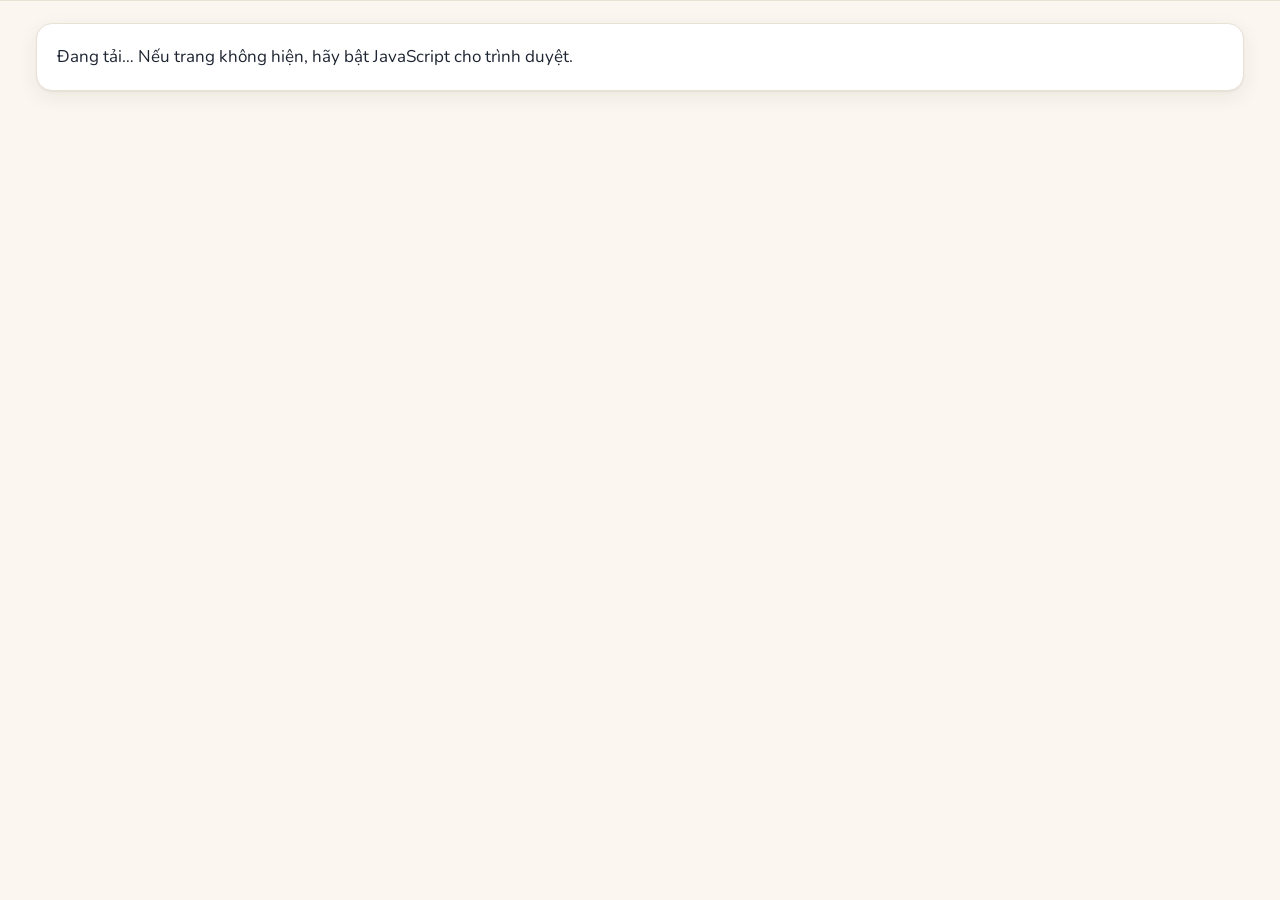
==== commit bd953a7d: "Giao diện tập trung: gọn điều hướng, trang chủ, làm bài, đăng nhập Co-authored-by: Copilot <22355621" ====
--- a/Math/index.html
+++ b/Math/index.html
@@ -23,10 +23,10 @@
   </script>
   <!-- Google Analytics 4: cấu hình ở js/core/ga.js -->
   <script async src="https://www.googletagmanager.com/gtag/js?id=G-J1JRGBH3DJ"></script>
-  <script src="js/core/ga.js?v=27"></script>
+  <script src="js/core/ga.js?v=28"></script>
   <link rel="preload" href="assets/fonts/nunito-latin-wght-normal.woff2" as="font" type="font/woff2" crossorigin>
   <link rel="preload" href="assets/fonts/nunito-vietnamese-wght-normal.woff2" as="font" type="font/woff2" crossorigin>
-  <link rel="stylesheet" href="css/style.css?v=27">
+  <link rel="stylesheet" href="css/style.css?v=28">
   <link rel="manifest" href="manifest.webmanifest">
   <meta name="theme-color" content="#f29f3d">
   <link rel="apple-touch-icon" href="assets/icon-192.png">
@@ -41,67 +41,67 @@
   <div id="printArea"></div>
 
   <!-- 0. Tự kiểm tra khi mở trang (phải đứng đầu) -->
-  <script src="js/core/boot.js?v=27"></script>
+  <script src="js/core/boot.js?v=28"></script>
   <!-- 1. Lõi: tiện ích, lưu trữ, âm thanh, người dùng, hình minh họa -->
-  <script src="js/core/utils.js?v=27"></script>
-  <script src="js/core/storage.js?v=27"></script>
-  <script src="js/core/sound.js?v=27"></script>
-  <script src="js/core/user.js?v=27"></script>
-  <script src="js/core/account.js?v=27"></script>
-  <script src="js/core/content.js?v=27"></script>
-  <script src="js/core/bots.js?v=27"></script>
-  <script src="js/core/analytics.js?v=27"></script>
-  <script src="js/core/tutor.js?v=27"></script>
-  <script src="js/core/visuals.js?v=27"></script>
+  <script src="js/core/utils.js?v=28"></script>
+  <script src="js/core/storage.js?v=28"></script>
+  <script src="js/core/sound.js?v=28"></script>
+  <script src="js/core/user.js?v=28"></script>
+  <script src="js/core/account.js?v=28"></script>
+  <script src="js/core/content.js?v=28"></script>
+  <script src="js/core/bots.js?v=28"></script>
+  <script src="js/core/analytics.js?v=28"></script>
+  <script src="js/core/tutor.js?v=28"></script>
+  <script src="js/core/visuals.js?v=28"></script>
   <!-- 1b. File cấu hình (quản trị có thể chỉnh / chép đè) -->
-  <script src="js/config/accounts-config.js?v=27"></script>
-  <script src="js/config/content-config.js?v=27"></script>
-  <script src="js/config/sync-config.js?v=27"></script>
-  <script src="js/core/sync.js?v=27"></script>
-  <script src="js/core/nav.js?v=27"></script>
-  <script src="js/core/pwa.js?v=27"></script>
+  <script src="js/config/accounts-config.js?v=28"></script>
+  <script src="js/config/content-config.js?v=28"></script>
+  <script src="js/config/sync-config.js?v=28"></script>
+  <script src="js/core/sync.js?v=28"></script>
+  <script src="js/core/nav.js?v=28"></script>
+  <script src="js/core/pwa.js?v=28"></script>
   <!-- 2. Kho kiến thức & bộ câu hỏi theo lớp -->
-  <script src="js/data/registry.js?v=27"></script>
-  <script src="js/data/grade1.js?v=27"></script>
-  <script src="js/data/grade2.js?v=27"></script>
-  <script src="js/data/grade2-more.js?v=27"></script>
-  <script src="js/data/grade2-hsg.js?v=27"></script>
-  <script src="js/data/grade2-tangcuong.js?v=27"></script>
-  <script src="js/data/grade3.js?v=27"></script>
-  <script src="js/data/grade4.js?v=27"></script>
-  <script src="js/data/grade5.js?v=27"></script>
-  <script src="js/data/grade6.js?v=27"></script>
-  <script src="js/data/grade6-more.js?v=27"></script>
-  <script src="js/data/grade6-hk2.js?v=27"></script>
-  <script src="js/data/theory-core.js?v=27"></script>
-  <script src="js/data/grade6-lythuyet.js?v=27"></script>
-  <script src="js/data/grade6-lythuyet-t2.js?v=27"></script>
-  <script src="js/data/grade1-sgk.js?v=27"></script>
-  <script src="js/data/grade2-sgk.js?v=27"></script>
-  <script src="js/data/grade3-sgk.js?v=27"></script>
-  <script src="js/data/grade4-sgk.js?v=27"></script>
-  <script src="js/data/grade5-sgk.js?v=27"></script>
-  <script src="js/data/interactive.js?v=27"></script>
-  <script src="js/data/curriculum.js?v=27"></script>
+  <script src="js/data/registry.js?v=28"></script>
+  <script src="js/data/grade1.js?v=28"></script>
+  <script src="js/data/grade2.js?v=28"></script>
+  <script src="js/data/grade2-more.js?v=28"></script>
+  <script src="js/data/grade2-hsg.js?v=28"></script>
+  <script src="js/data/grade2-tangcuong.js?v=28"></script>
+  <script src="js/data/grade3.js?v=28"></script>
+  <script src="js/data/grade4.js?v=28"></script>
+  <script src="js/data/grade5.js?v=28"></script>
+  <script src="js/data/grade6.js?v=28"></script>
+  <script src="js/data/grade6-more.js?v=28"></script>
+  <script src="js/data/grade6-hk2.js?v=28"></script>
+  <script src="js/data/theory-core.js?v=28"></script>
+  <script src="js/data/grade6-lythuyet.js?v=28"></script>
+  <script src="js/data/grade6-lythuyet-t2.js?v=28"></script>
+  <script src="js/data/grade1-sgk.js?v=28"></script>
+  <script src="js/data/grade2-sgk.js?v=28"></script>
+  <script src="js/data/grade3-sgk.js?v=28"></script>
+  <script src="js/data/grade4-sgk.js?v=28"></script>
+  <script src="js/data/grade5-sgk.js?v=28"></script>
+  <script src="js/data/interactive.js?v=28"></script>
+  <script src="js/data/curriculum.js?v=28"></script>
   <!-- 2b. Luyện thi TIMO (khu riêng, không hiện trong bản đồ SGK) -->
-  <script src="js/data/timo-core.js?v=27"></script>
-  <script src="js/data/timo-g2.js?v=27"></script>
-  <script src="js/data/timo-g2-de.js?v=27"></script>
-  <script src="js/data/timo-bank.js?v=27"></script>
-  <script src="js/data/timo-bank2.js?v=27"></script>
-  <script src="js/data/timo-grades.js?v=27"></script>
+  <script src="js/data/timo-core.js?v=28"></script>
+  <script src="js/data/timo-g2.js?v=28"></script>
+  <script src="js/data/timo-g2-de.js?v=28"></script>
+  <script src="js/data/timo-bank.js?v=28"></script>
+  <script src="js/data/timo-bank2.js?v=28"></script>
+  <script src="js/data/timo-grades.js?v=28"></script>
   <!-- 3. Giao diện -->
-  <script src="js/ui/core.js?v=27"></script>
-  <script src="js/ui/charts.js?v=27"></script>
-  <script src="js/ui/quiz.js?v=27"></script>
-  <script src="js/ui/views-home.js?v=27"></script>
-  <script src="js/ui/views-learn.js?v=27"></script>
-  <script src="js/ui/views-practice.js?v=27"></script>
-  <script src="js/ui/views-tools.js?v=27"></script>
-  <script src="js/ui/views-vip.js?v=27"></script>
-  <script src="js/ui/views-timo.js?v=27"></script>
-  <script src="js/ui/views-theory.js?v=27"></script>
-  <script src="js/ui/report.js?v=27"></script>
-  <script src="js/ui/views-admin.js?v=27"></script>
+  <script src="js/ui/core.js?v=28"></script>
+  <script src="js/ui/charts.js?v=28"></script>
+  <script src="js/ui/quiz.js?v=28"></script>
+  <script src="js/ui/views-home.js?v=28"></script>
+  <script src="js/ui/views-learn.js?v=28"></script>
+  <script src="js/ui/views-practice.js?v=28"></script>
+  <script src="js/ui/views-tools.js?v=28"></script>
+  <script src="js/ui/views-vip.js?v=28"></script>
+  <script src="js/ui/views-timo.js?v=28"></script>
+  <script src="js/ui/views-theory.js?v=28"></script>
+  <script src="js/ui/report.js?v=28"></script>
+  <script src="js/ui/views-admin.js?v=28"></script>
 </body>
 </html>
--- a/Math/css/style.css
+++ b/Math/css/style.css
@@ -977,3 +977,25 @@
 
 /* v26: hộp nhập mã VIP */
 .vc-code { font-family: ui-monospace, Consolas, monospace; letter-spacing: .08em; text-transform: uppercase; font-size: 1.15rem; }
+
+/* ===== Hiển thị tập trung: nút "Thêm", lưới menu phụ ===== */
+.more-btn { border: 0; background: none; font: inherit; cursor: pointer; color: var(--muted); font-weight: 700; padding: 7px 11px; border-radius: 10px; white-space: nowrap; font-size: .92rem; }
+.more-btn:hover { background: var(--bg2); color: var(--ink); }
+.more-btn.on { background: var(--soft); color: var(--brand-ink); }
+#bottomnav .more-btn { display: grid; justify-items: center; font-size: .68rem; padding: 4px 6px; flex: 1; border-radius: 10px; }
+#bottomnav .more-btn span { font-size: 1.3rem; line-height: 1.2; }
+.more-grid { display: grid; grid-template-columns: repeat(2, 1fr); gap: 10px; margin-top: 10px; }
+.more-item { display: flex; align-items: center; gap: 10px; padding: 14px; border: 1.5px solid var(--line); border-radius: 14px; background: var(--card); color: var(--ink); text-decoration: none; }
+.more-item:hover { border-color: var(--accent); }
+.more-item span { font-size: 1.6rem; }
+[hidden] { display: none !important; }
+.rc-more { margin-top: 10px; } .rc-more summary { cursor: pointer; color: var(--muted); font-weight: 700; font-size: .85rem; list-style: none; }
+.rc-more summary::-webkit-details-marker { display: none; }
+.quick-row { grid-template-columns: repeat(2, 1fr) !important; }
+.qh-more { position: relative; } .qh-more summary { list-style: none; cursor: pointer; } .qh-more summary::-webkit-details-marker { display: none; }
+.qh-menu { position: absolute; right: 0; top: calc(100% + 4px); z-index: 20; background: var(--card); border: 1.5px solid var(--line); border-radius: 12px; padding: 6px; box-shadow: 0 6px 20px rgba(0,0,0,.15); white-space: nowrap; }
+.help-opts { display: inline-flex; gap: 6px; flex-wrap: wrap; margin-left: 6px; }
+.res-more, .rv-all { margin-top: 14px; } .res-more > summary, .rv-all > summary { cursor: pointer; color: var(--muted); font-weight: 700; padding: 6px 0; }
+.res-more .btn-row { margin-top: 8px; }
+body:not([data-view="home"]):not([data-view="login"]) .footer { display: none; }
+.lg-more, .features-d { margin: 10px 0; } .lg-more > summary, .features-d > summary { cursor: pointer; color: var(--muted); font-weight: 700; }
